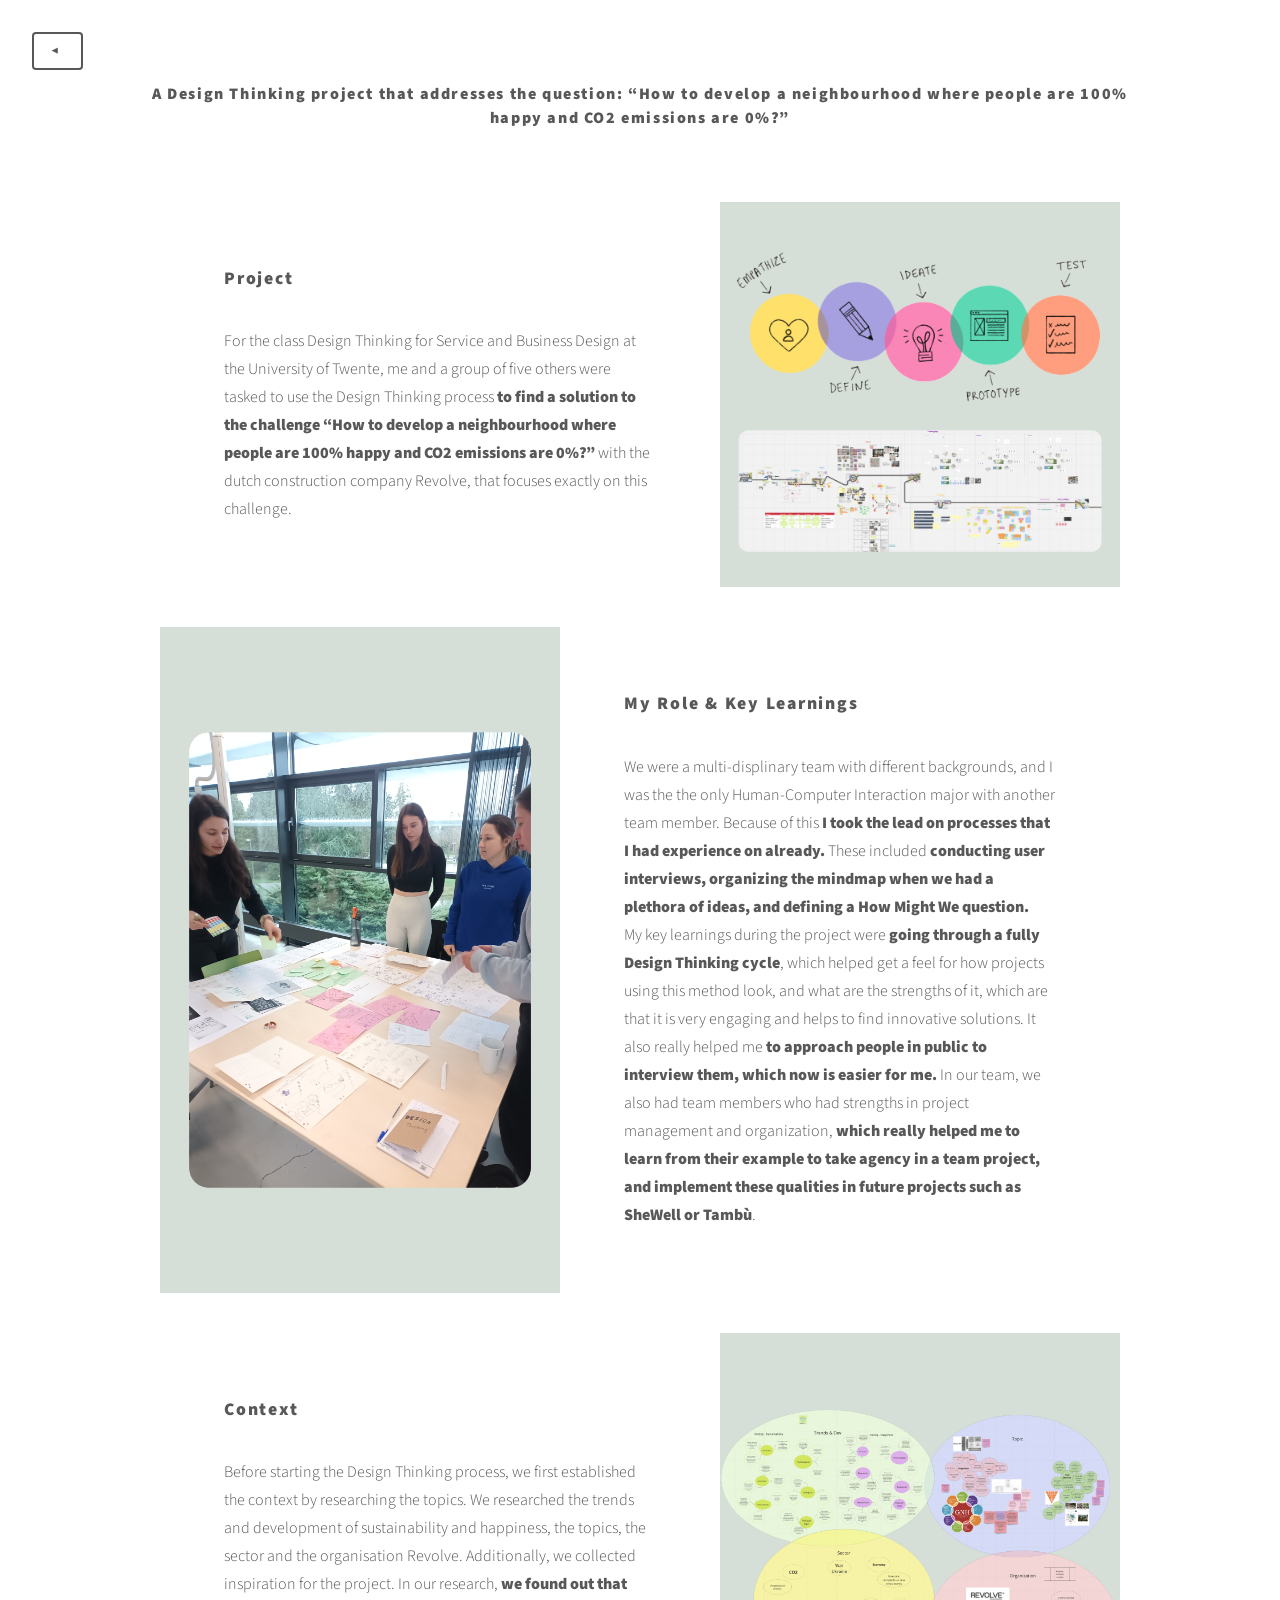
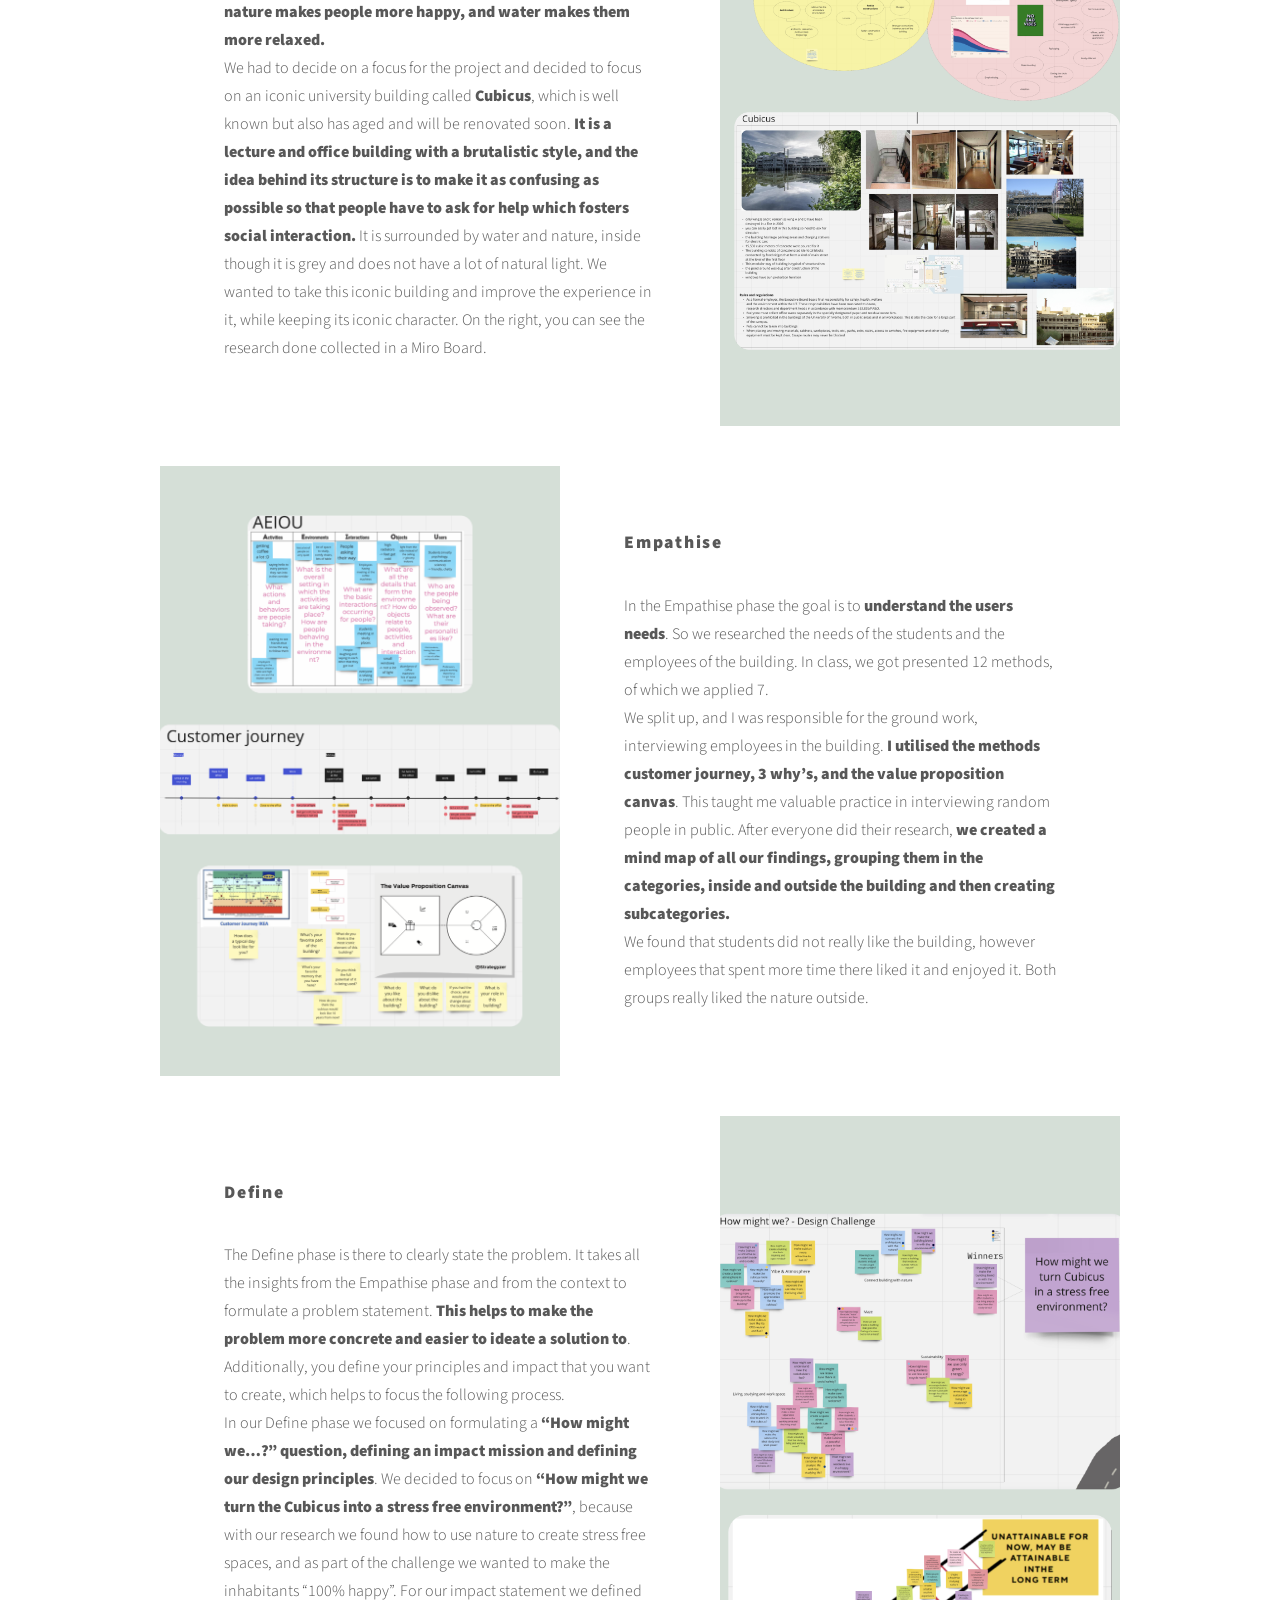
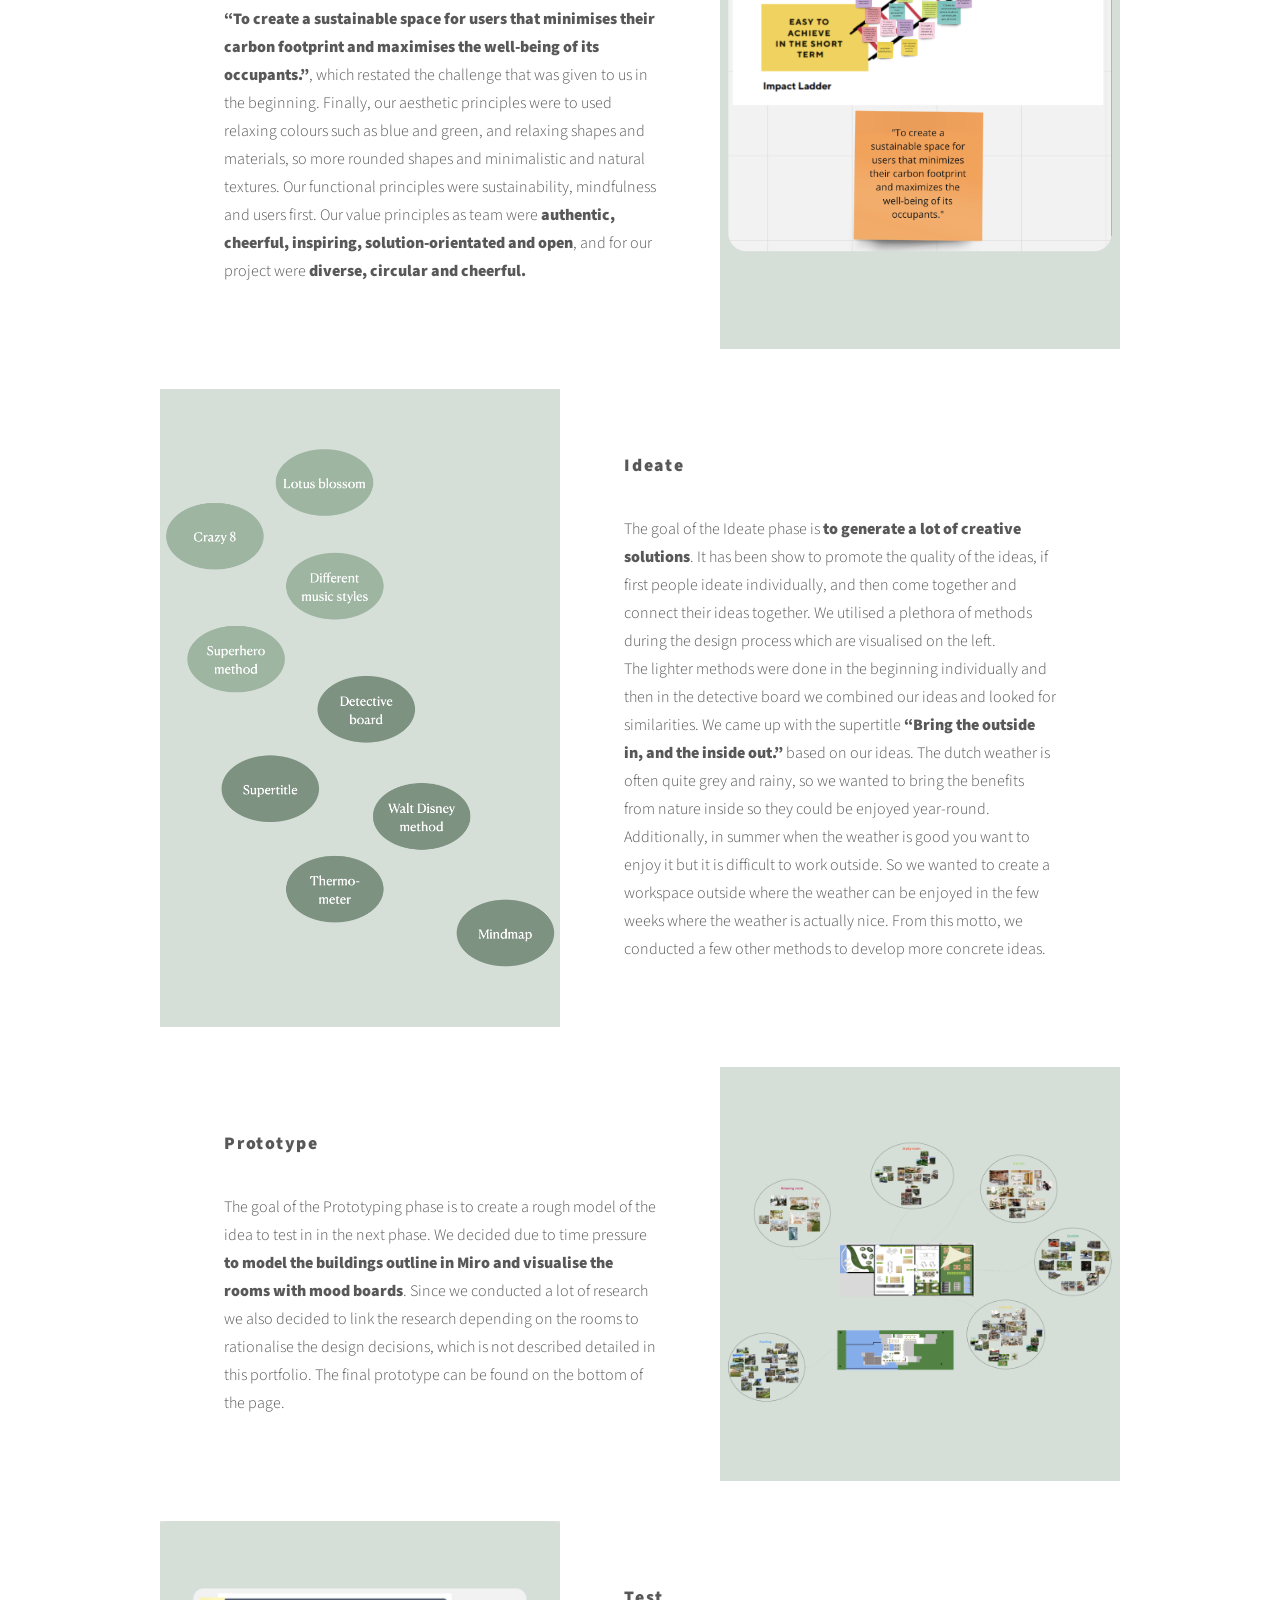
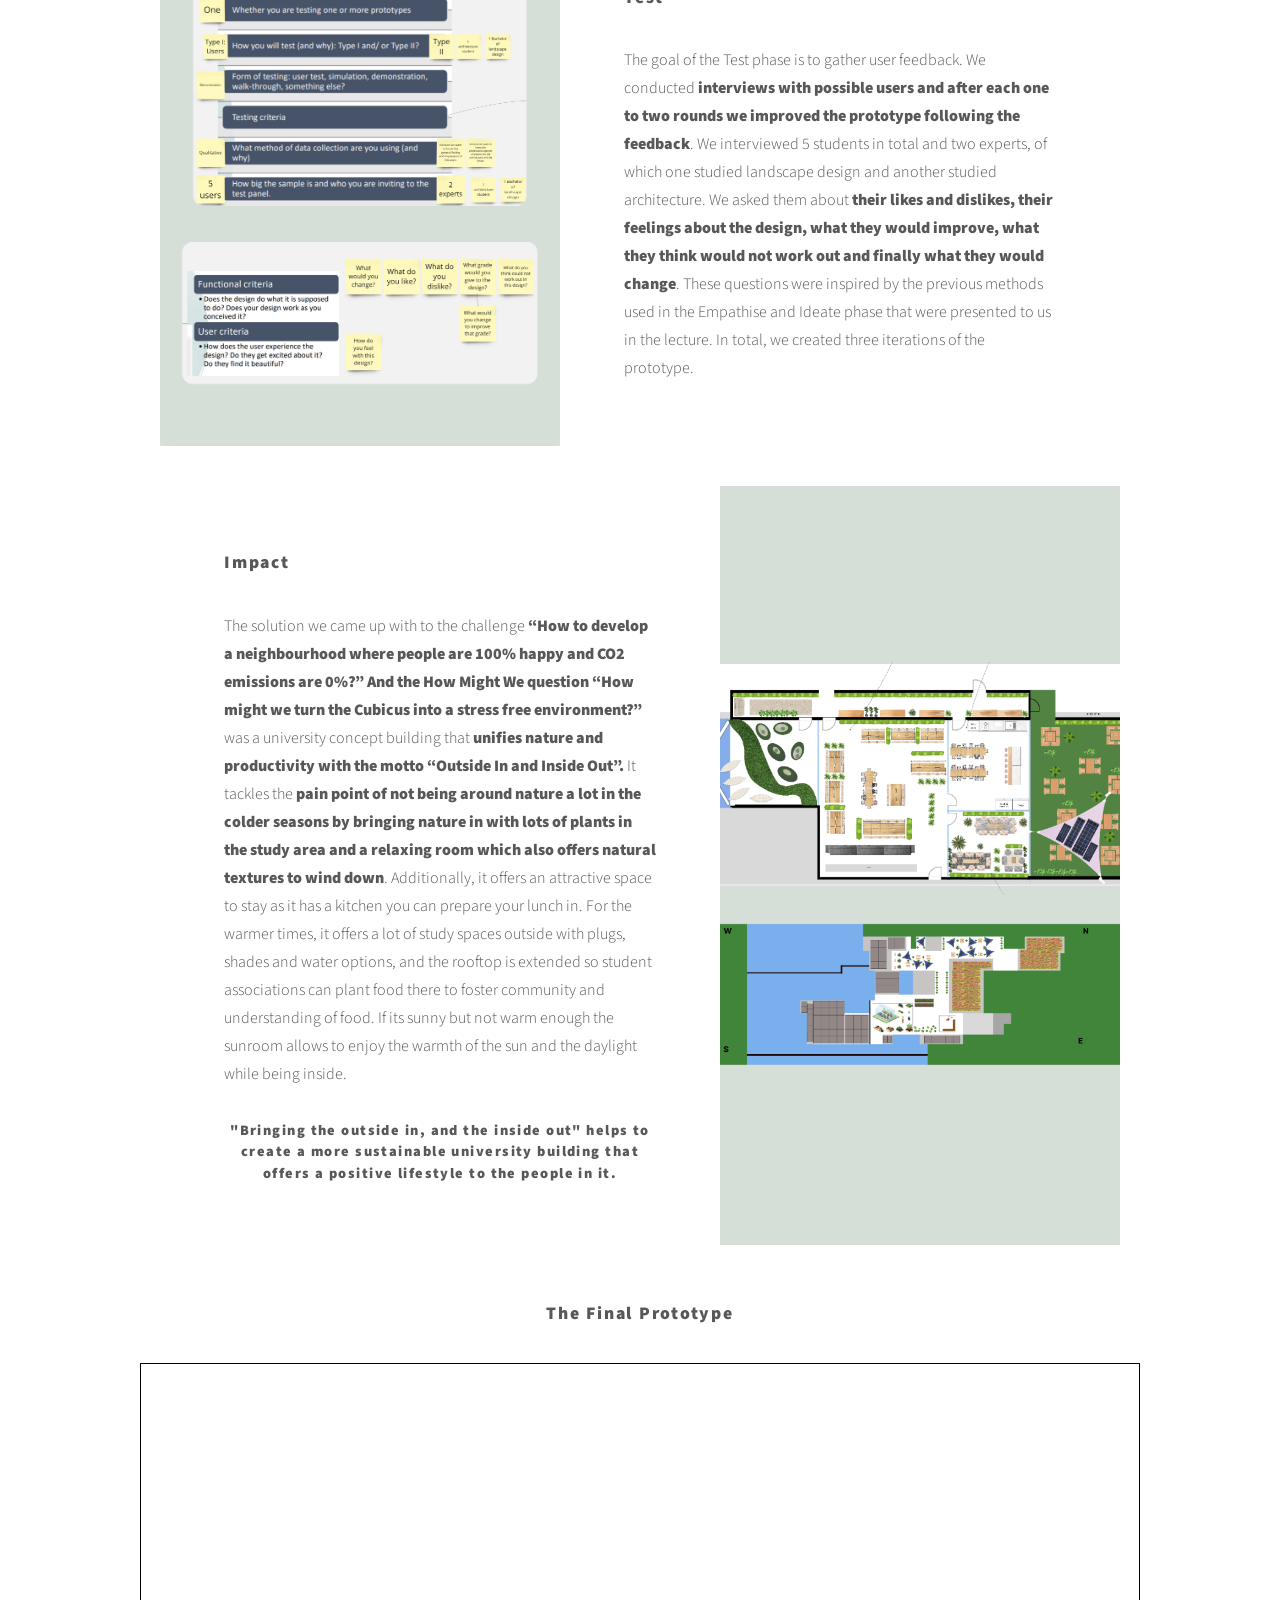
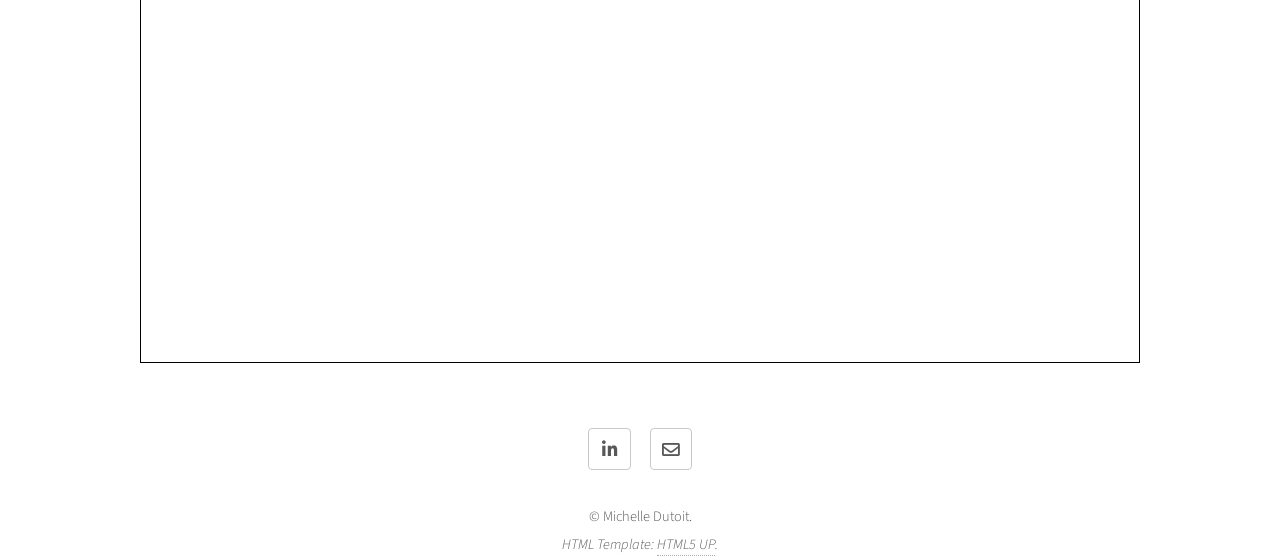
==== happygreen.html @ e5665d25 "Portfolio" ====
<!DOCTYPE HTML>
<!--
	Phantom by HTML5 UP
	html5up.net | @ajlkn
	Free for personal and commercial use under the CCA 3.0 license (html5up.net/license)
-->
<html>
	<head>
		<title>Happy & Green</title>
		<meta charset="utf-8" />
		<meta name="viewport" content="width=device-width, initial-scale=1, user-scalable=no" />
		<link rel="stylesheet" href="assets/css/page.css" />
		<noscript><link rel="stylesheet" href="assets/css/noscript_page	.css" /></noscript>
	</head>
	<body class="is-preload">
		<!-- Wrapper -->
			<div id="wrapper">

				<!-- Header -->
					<header id="header">
						<div class="inner">

							<!-- Nav -->
								<nav>
									<ul>
										<li><a href="index.html" class="button">◀︎</a></li>

									</ul>
								</nav> 

						</div>
					</header>


				<!-- Main -->
					<div id="main align-center">
						<div class="inner align-center">
							<span class="image main"><img src="images/pagebanner/happyandgreen.png" alt="" /></span>
							<h3>A Design Thinking project that addresses the question: “How to develop a neighbourhood where people are 100% happy and CO2 emissions are 0%?”</h3>
						</div>
					</div><section class="spotlight style1 orient-left content-align-left image-position-center onscroll-image-fade-in">
						<div class="content">
							<h2>Project</h2>
							<p>For the class Design Thinking for Service and Business Design at the University of Twente, me and a group of five others were tasked to use the Design Thinking process <b>to find a solution to the challenge “How to develop a neighbourhood where people are 100% happy and CO2 emissions are 0%?”</b> with the dutch construction company Revolve, that focuses exactly on this challenge.</p>					
						</div>
						<div class="image">
							<img src="images/happygreen/project.png" alt="" >
						</div>
					</section>

					<section class="spotlight style1 orient-right content-align-left image-position-center onscroll-image-fade-in">
						<div class="content">
							<h2>My Role & Key Learnings</h2>
							<p>We were a multi-displinary team with different backgrounds, and I was the the only Human-Computer Interaction major with another team member. Because of this <b>I took the lead on processes that I had experience on already.</b> These included <b>conducting user interviews, organizing the mindmap when we had a plethora of ideas, and defining a How Might We question.</b> 
								<br> My key learnings during the project were <b>going through a fully Design Thinking cycle</b>, which helped get a feel for how projects using this method look, and what are the strengths of it, which are that it is very engaging and helps to find innovative solutions. It also really helped me <b>to approach people in public to interview them, which now is easier for me.</b> In our team, we also had team members who had strengths in project management and organization, <b>which really helped me to learn from their example to take agency in a team project, and implement these qualities in future projects such as SheWell or Tambù</b>.
							</p>					
						</div>
						<div class="image">
							<img src="images/happygreen/role.png" alt="" >
						</div>
					</section>

					<section class="spotlight style1 orient-left content-align-left image-position-center onscroll-image-fade-in">
						<div class="content">
							<h2>Context</h2>
							<p>Before starting the Design Thinking process, we first established the context by researching the topics. We researched the trends and development of sustainability and happiness, the topics, the sector and the organisation Revolve. Additionally, we collected inspiration for the project. In our research, <b>we found out that nature makes people more happy, and water makes them more relaxed. </b>
							<br>We had to decide on a focus for the project and decided to focus on an iconic university building called <b>Cubicus</b>, which is well known but also has aged and will be renovated soon. <b>It is a lecture and office building with a brutalistic style, and the idea behind its structure is to make it as confusing as possible so that people have to ask for help which fosters social interaction.</b> It is surrounded by water and nature, inside though it is grey and does not have a lot of natural light. We wanted to take this iconic building and improve the experience in it, while keeping its iconic character.  On the right, you can see the research done collected in a Miro Board. </p>					
						</div>
						<div class="image">
							<img src="images/happygreen/context.png" alt="" >
						</div>
					</section>
					<section class="spotlight style1 orient-right content-align-left image-position-center onscroll-image-fade-in">
						<div class="content">
							<h2>Empathise</h2>
							<p>In the Empathise phase the goal is to <b>understand the users needs</b>. So we researched the needs of the students and the employees of the building. In class, we got presented 12 methods, of which we applied 7.
							<br>We split up, and I was responsible for the ground work, interviewing employees in the building. <b>I utilised the methods customer journey, 3 why’s, and the value proposition canvas</b>. This taught me valuable practice in interviewing random people in public. After everyone did their research, <b>we created a mind map of all our findings, grouping them in the categories, inside and outside the building and then creating subcategories.</b>
							<br>We found that students did not really like the building, however employees that spent more time there liked it and enjoyed it. Both groups really liked the nature outside.</p>					
						</div>
						<div class="image">
							<img src="images/happygreen/empathise.png" alt="">
						</div>
					</section>
					<section class="spotlight style1 orient-left content-align-left image-position-center onscroll-image-fade-in">
						<div class="content">
							<h2>Define</h2>
							<p>The Define phase is there to clearly state the problem. It takes all the insights from the Empathise phase and from the context to formulate a problem statement. <b>This helps to make the problem more concrete and easier to ideate a solution to</b>. Additionally, you define your principles and impact that you want to create, which helps to focus the following process.
							<br>In our Define phase we focused on formulating a <b>“How might we…?” question, defining an impact mission and defining our design principles</b>. We decided to focus on <b>“How might we turn the Cubicus into a stress free environment?”</b>, because with our research we found how to use nature to create stress free spaces, and as part of the challenge we wanted to make the inhabitants “100% happy”. For our impact statement we defined <b>“To create a sustainable space for users that minimises their carbon footprint and maximises the well-being of its occupants.”</b>, which restated the challenge that was given to us in the beginning. Finally, our aesthetic principles were to used relaxing colours such as blue and green, and relaxing shapes and materials, so more rounded shapes and minimalistic and natural textures. Our functional principles were sustainability, mindfulness and users first. Our value principles as team were <b>authentic, cheerful, inspiring, solution-orientated and open</b>, and for our project were <b>diverse, circular and cheerful.</b></p>					
						</div>
						<div class="image">
							<img src="images/happygreen/define.png" alt="">
						</div>
					</section>
					<section class="spotlight style1 orient-right content-align-left image-position-center onscroll-image-fade-in">
						<div class="content">
							<h2>Ideate</h2>
							<p>The goal of the Ideate phase is <b>to generate a lot of creative solutions</b>. It has been show to promote the quality of the ideas, if first people ideate individually, and then come together and connect their ideas together. We utilised a plethora of methods during the design process which are visualised on the left. 
							<br>The lighter methods were done in the beginning individually and then in the detective board we combined our ideas and looked for similarities. We came up with the supertitle <b>“Bring the outside in, and the inside out.”</b> based on our ideas. The dutch weather is often quite grey and rainy, so we wanted to bring the benefits from nature inside so they could be enjoyed year-round. Additionally, in summer when the weather is good you want to enjoy it but it is difficult to work outside. So we wanted to create a workspace outside where the weather can be enjoyed in the few weeks where the weather is actually nice. From this motto, we conducted a few other methods to develop more concrete ideas.</p>					
						</div>
						<div class="image">
							<img src="images/happygreen/ideate.png" alt="">
						</div>
					</section>
					<section class="spotlight style1 orient-left content-align-left image-position-center onscroll-image-fade-in">
						<div class="content">
							<h2>Prototype</h2>
							<p>The goal of the Prototyping phase is to create a rough model of the idea to test in in the next phase. We decided due to time pressure <b>to model the buildings outline in Miro and visualise the rooms with mood boards</b>. Since we conducted a lot of research we also decided to link the research depending on the rooms to rationalise the design decisions, which is not described detailed in this portfolio. The final prototype can be found on the bottom of the page.</p>					
						</div>
						<div class="image">
							<img src="images/happygreen/prototype.png" alt="">
						</div>
					</section>
					<section class="spotlight style1 orient-right content-align-left image-position-center onscroll-image-fade-in">
						<div class="content">
							<h2>Test</h2>
							<p>The goal of the Test phase is to gather user feedback. We conducted <b>interviews with possible users and after each one to two rounds we improved the prototype following the feedback</b>. We interviewed 5 students in total and two experts, of which one studied landscape design and another studied architecture. We asked them about <b>their likes and dislikes, their feelings about the design, what they would improve, what they think would not work out and finally what they would change</b>. These questions were inspired by the previous methods used in the Empathise and Ideate phase that were presented to us in the lecture. In total, we created three iterations of the prototype. </p>					
						</div>
						<div class="image">
							<img src="images/happygreen/testing.png" alt="">
						</div>
					</section>
					<section class="spotlight style1 orient-left content-align-left image-position-center onscroll-image-fade-in">
						<div class="content">
							<h2>Impact</h2>
							<p>The solution we came up with to the challenge <b>“How to develop a neighbourhood where people are 100% happy and CO2 emissions are 0%?” And the How Might We question “How might we turn the Cubicus into a stress free environment?”</b> was a university concept building that <b>unifies nature and productivity with the motto “Outside In and Inside Out”.</b> It tackles the <b>pain point of not being around nature a lot in the colder seasons by bringing nature in with lots of plants in the study area and a relaxing room which also offers natural textures to wind down</b>. Additionally, it offers an attractive space to stay as it has a kitchen you can prepare your lunch in. For the warmer times, it offers a lot of study spaces outside with plugs, shades and water options, and the rooftop is extended so student associations can plant food there to foster community and understanding of food. If its sunny but not warm enough the sunroom allows to enjoy the warmth of the sun and the daylight while being inside.</p>
							<h5>"Bringing the outside in, and the inside out" helps to create a more sustainable university building that offers a positive lifestyle to the people in it.</h5>					
						</div>
						<div class="image">
							<img src="images/happygreen/impact.png" alt="">
						</div>
					</section>
					<br>
					<br>
					<div id="main align-center">
						<div class="inner align-center">
							<h2>The Final Prototype</h3>
							<iframe width="1000" height="600" style="border: 1px solid rgb(0, 0, 0);" src="https://miro.com/app/live-embed/uXjVMXk2ygo=/?moveToViewport=-4526,-10695,12532,6403&embedId=120807007752" frameborder="0" scrolling="no" allow="fullscreen; clipboard-read; clipboard-write" allowfullscreen></iframe>
						</div>
					<br>
					<br>
					<!-- Footer -->
					<footer class="wrapper style1 align-center">
						<div class="inner">
							<ul class="icons">
								<li><a href="https://www.linkedin.com/in/michelle-dutoit/" class="icon brands style2 fa-linkedin-in"><span class="label">LinkedIn</span></a></li>
								<li><a href="mailto:michelle.dutoit.27@gmail.com" class="icon style2 fa-envelope"><span class="label">Email</span></a></li>
							</ul>
							<small>&copy; Michelle Dutoit. <br><i>HTML Template: <a href="https://html5up.net">HTML5 UP</a>.</i></small>
						</div>
					</footer>
			</div>

		<!-- Scripts -->
			<script src="assets/js/jquery.min.js"></script>
			<script src="assets/js/browser.min.js"></script>
			<script src="assets/js/breakpoints.min.js"></script>
			<script src="assets/js/util.js"></script>
			<script src="assets/js/main.js"></script>

	</body>
</html>
---- assets/css/page.css ----
@import url(fontawesome-all.min.css);
@import url("https://fonts.googleapis.com/css?family=Source+Sans+Pro:300,300i,400,400i");

/*
	Phantom by HTML5 UP
	html5up.net | @ajlkn
	Free for personal and commercial use under the CCA 3.0 license (html5up.net/license)
*/

html, body, div, span, applet, object,
iframe, h1, h2, h3, h4, h5, h6, p, blockquote,
pre, a, abbr, acronym, address, big, cite,
code, del, dfn, em, img, ins, kbd, q, s, samp,
small, strike, strong, sub, sup, tt, var, b,
u, i, center, dl, dt, dd, ol, ul, li, fieldset,
form, label, legend, table, caption, tbody,
tfoot, thead, tr, th, td, article, aside,
canvas, details, embed, figure, figcaption,
footer, header, hgroup, menu, nav, output, ruby,
section, summary, time, mark, audio {
	margin: 0;
	padding: 0;
	border: 0;
	font-size: 100%;
	font: inherit;
	vertical-align: baseline;}


video{
	margin: 0 0 1.5em 0;
}
article, aside, details, figcaption, figure,
footer, header, hgroup, menu, nav, section {
	display: block;}

body {
	line-height: 1;
}

ol, ul {
	list-style: none;
}

blockquote, q {
	quotes: none;
}

	blockquote:before, blockquote:after, q:before, q:after {
		content: '';
		content: none;
	}

table {
	border-collapse: collapse;
	border-spacing: 0;
}

body {
	-webkit-text-size-adjust: none;
}

mark {
	background-color: transparent;
	color: inherit;
}

input::-moz-focus-inner {
	border: 0;
	padding: 0;
}

input, select, textarea {
	-moz-appearance: none;
	-webkit-appearance: none;
	-ms-appearance: none;
	appearance: none;
}

/* Basic */

	@-ms-viewport {
		width: device-width;
	}

	body {
		-ms-overflow-style: scrollbar;
	}

	@media screen and (max-width: 480px) {

		html, body {
			min-width: 320px;
		}

	}

	html {
		box-sizing: border-box;
	}

	*, *:before, *:after {
		box-sizing: inherit;
	}

	body {
		background: #ffffff;
	}

		body.is-preload *, body.is-preload *:before, body.is-preload *:after {
			-moz-animation: none !important;
			-webkit-animation: none !important;
			-ms-animation: none !important;
			animation: none !important;
			-moz-transition: none !important;
			-webkit-transition: none !important;
			-ms-transition: none !important;
			transition: none !important;
		}

/* Type */

	body, input, select, textarea {
		color: #585858;
		font-family: "Source Sans Pro", Helvetica, sans-serif;
		font-size: 16pt;
		font-weight: 300;
		line-height: 1.75;
	}

		@media screen and (max-width: 1680px) {

			body, input, select, textarea {
				font-size: 14pt;
			}

		}

		@media screen and (max-width: 1280px) {

			body, input, select, textarea {
				font-size: 12pt;
			}

		}

	a {
		-moz-transition: border-bottom-color 0.2s ease, color 0.2s ease;
		-webkit-transition: border-bottom-color 0.2s ease, color 0.2s ease;
		-ms-transition: border-bottom-color 0.2s ease, color 0.2s ease;
		transition: border-bottom-color 0.2s ease, color 0.2s ease;
		text-decoration: none;
		color: #585858;
		border-bottom: dotted 1px rgba(88, 88, 88, 0.5);
	}

		a:hover {
			border-bottom-color: transparent;
			color: #f2849e !important;
		}

	strong, b {
		font-weight: 900;
	}

	em, i {
		font-style: italic;
	}

	small {
		font-size: 0.9rem;
	}

	p {
		margin: 0 0 2em 0;
	}

	h1 {
		font-size: 2.75em;
		font-weight: 700;
		line-height: 1.3;
		margin: 0 0 1em 0;
		letter-spacing: -0.035em;
	}

		h1 a {
			color: inherit;
		}

		@media screen and (max-width: 736px) {

			h1 {
				font-size: 2em;
				margin: 0 0 1em 0;
			}

		}

		@media screen and (max-width: 360px) {

			h1 {
				font-size: 1.75em;
			}

		}

	h2, h3, h4, h5, h6 {
		font-family: "Merriweather" Georgia, 'Times New Roman', Times, serif;
		font-weight: 900;
		line-height: 1.5;
		margin: 0 0 2em 0;
		letter-spacing: 0.10em;
	}

		h2 a, h3 a, h4 a, h5 a, h6 a {
			color: inherit;
		}

	h2 {
		font-size: 1.1em;
	}

	h3 {
		font-size: 1em;
	}

	h4 {
		font-size: 0.8em;
	}

	h5 {
		font-size: 0.9em;
		text-align: center;
	}

	h6 {
		font-size: 0.8em;
	}

	@media screen and (max-width: 980px) {

		h1 br, h2 br, h3 br, h4 br, h5 br, h6 br {
			display: none;
		}

	}

	@media screen and (max-width: 736px) {

		h2 {
			font-size: 1em;
		}

		h3 {
			font-size: 0.8em;
		}

	}

	sub {
		font-size: 0.8em;
		position: relative;
		top: 0.5em;
	}

	sup {
		font-size: 0.8em;
		position: relative;
		top: -0.5em;
	}

	blockquote {
		border-left: solid 4px #c9c9c9;
		font-style: italic;
		margin: 0 0 2em 0;
		padding: 0.5em 0 0.5em 2em;
	}

	code {
		background: rgba(144, 144, 144, 0.075);
		border-radius: 4px;
		border: solid 1px #c9c9c9;
		font-family: "Courier New", monospace;
		font-size: 0.9em;
		margin: 0 0.25em;
		padding: 0.25em 0.65em;
	}

	pre {
		-webkit-overflow-scrolling: touch;
		font-family: "Courier New", monospace;
		font-size: 0.9em;
		margin: 0 0 2em 0;
	}

		pre code {
			display: block;
			line-height: 1.75;
			padding: 1em 1.5em;
			overflow-x: auto;
		}

	hr {
		border: 0;
		border-bottom: solid 1px #c9c9c9;
		margin: 2em 0;
	}

		hr.major {
			margin: 3em 0;
		}

	.align-left {
		text-align: left;
	}

	.align-center {
		text-align: center;
	}

	.align-right {
		text-align: right;
	}

/* Row */

	.row {
		display: flex;
		flex-wrap: wrap;
		box-sizing: border-box;
		align-items: stretch;
	}

		.row > * {
			box-sizing: border-box;
		}

		.row.gtr-uniform > * > :last-child {
			margin-bottom: 0;
		}

		.row.aln-left {
			justify-content: flex-start;
		}

		.row.aln-center {
			justify-content: center;
		}

		.row.aln-right {
			justify-content: flex-end;
		}

		.row.aln-top {
			align-items: flex-start;
		}

		.row.aln-middle {
			align-items: center;
		}

		.row.aln-bottom {
			align-items: flex-end;
		}

		.row > .imp {
			order: -1;
		}

		.row > .col-1 {
			width: 8.33333%;
		}

		.row > .off-1 {
			margin-left: 8.33333%;
		}

		.row > .col-2 {
			width: 16.66667%;
		}

		.row > .off-2 {
			margin-left: 16.66667%;
		}

		.row > .col-3 {
			width: 25%;
		}

		.row > .off-3 {
			margin-left: 25%;
		}

		.row > .col-4 {
			width: 33.33333%;
		}

		.row > .off-4 {
			margin-left: 33.33333%;
		}

		.row > .col-5 {
			width: 41.66667%;
		}

		.row > .off-5 {
			margin-left: 41.66667%;
		}

		.row > .col-6 {
			width: 50%;
		}

		.row > .off-6 {
			margin-left: 50%;
		}

		.row > .col-7 {
			width: 58.33333%;
		}

		.row > .off-7 {
			margin-left: 58.33333%;
		}

		.row > .col-8 {
			width: 66.66667%;
		}

		.row > .off-8 {
			margin-left: 66.66667%;
		}

		.row > .col-9 {
			width: 75%;
		}

		.row > .off-9 {
			margin-left: 75%;
		}

		.row > .col-10 {
			width: 83.33333%;
		}

		.row > .off-10 {
			margin-left: 83.33333%;
		}

		.row > .col-11 {
			width: 91.66667%;
		}

		.row > .off-11 {
			margin-left: 91.66667%;
		}

		.row > .col-12 {
			width: 100%;
		}

		.row > .off-12 {
			margin-left: 100%;
		}

		.row.gtr-0 {
			margin-top: 0;
			margin-left: 0em;
		}

			.row.gtr-0 > * {
				padding: 0 0 0 0em;
			}

			.row.gtr-0.gtr-uniform {
				margin-top: 0em;
			}

				.row.gtr-0.gtr-uniform > * {
					padding-top: 0em;
				}

		.row.gtr-25 {
			margin-top: 0;
			margin-left: -0.5em;
		}

			.row.gtr-25 > * {
				padding: 0 0 0 0.5em;
			}

			.row.gtr-25.gtr-uniform {
				margin-top: -0.5em;
			}

				.row.gtr-25.gtr-uniform > * {
					padding-top: 0.5em;
				}

		.row.gtr-50 {
			margin-top: 0;
			margin-left: -1em;
		}

			.row.gtr-50 > * {
				padding: 0 0 0 1em;
			}

			.row.gtr-50.gtr-uniform {
				margin-top: -1em;
			}

				.row.gtr-50.gtr-uniform > * {
					padding-top: 1em;
				}

		.row {
			margin-top: 0;
			margin-left: -2em;
		}

			.row > * {
				padding: 0 0 0 2em;
			}

			.row.gtr-uniform {
				margin-top: -2em;
			}

				.row.gtr-uniform > * {
					padding-top: 2em;
				}

		.row.gtr-150 {
			margin-top: 0;
			margin-left: -3em;
		}

			.row.gtr-150 > * {
				padding: 0 0 0 3em;
			}

			.row.gtr-150.gtr-uniform {
				margin-top: -3em;
			}

				.row.gtr-150.gtr-uniform > * {
					padding-top: 3em;
				}

		.row.gtr-200 {
			margin-top: 0;
			margin-left: -4em;
		}

			.row.gtr-200 > * {
				padding: 0 0 0 4em;
			}

			.row.gtr-200.gtr-uniform {
				margin-top: -4em;
			}

				.row.gtr-200.gtr-uniform > * {
					padding-top: 4em;
				}

		@media screen and (max-width: 1680px) {

			.row {
				display: flex;
				flex-wrap: wrap;
				box-sizing: border-box;
				align-items: stretch;
			}

				.row > * {
					box-sizing: border-box;
				}

				.row.gtr-uniform > * > :last-child {
					margin-bottom: 0;
				}

				.row.aln-left {
					justify-content: flex-start;
				}

				.row.aln-center {
					justify-content: center;
				}

				.row.aln-right {
					justify-content: flex-end;
				}

				.row.aln-top {
					align-items: flex-start;
				}

				.row.aln-middle {
					align-items: center;
				}

				.row.aln-bottom {
					align-items: flex-end;
				}

				.row > .imp-xlarge {
					order: -1;
				}

				.row > .col-1-xlarge {
					width: 8.33333%;
				}

				.row > .off-1-xlarge {
					margin-left: 8.33333%;
				}

				.row > .col-2-xlarge {
					width: 16.66667%;
				}

				.row > .off-2-xlarge {
					margin-left: 16.66667%;
				}

				.row > .col-3-xlarge {
					width: 25%;
				}

				.row > .off-3-xlarge {
					margin-left: 25%;
				}

				.row > .col-4-xlarge {
					width: 33.33333%;
				}

				.row > .off-4-xlarge {
					margin-left: 33.33333%;
				}

				.row > .col-5-xlarge {
					width: 41.66667%;
				}

				.row > .off-5-xlarge {
					margin-left: 41.66667%;
				}

				.row > .col-6-xlarge {
					width: 50%;
				}

				.row > .off-6-xlarge {
					margin-left: 50%;
				}

				.row > .col-7-xlarge {
					width: 58.33333%;
				}

				.row > .off-7-xlarge {
					margin-left: 58.33333%;
				}

				.row > .col-8-xlarge {
					width: 66.66667%;
				}

				.row > .off-8-xlarge {
					margin-left: 66.66667%;
				}

				.row > .col-9-xlarge {
					width: 75%;
				}

				.row > .off-9-xlarge {
					margin-left: 75%;
				}

				.row > .col-10-xlarge {
					width: 83.33333%;
				}

				.row > .off-10-xlarge {
					margin-left: 83.33333%;
				}

				.row > .col-11-xlarge {
					width: 91.66667%;
				}

				.row > .off-11-xlarge {
					margin-left: 91.66667%;
				}

				.row > .col-12-xlarge {
					width: 100%;
				}

				.row > .off-12-xlarge {
					margin-left: 100%;
				}

				.row.gtr-0 {
					margin-top: 0;
					margin-left: 0em;
				}

					.row.gtr-0 > * {
						padding: 0 0 0 0em;
					}

					.row.gtr-0.gtr-uniform {
						margin-top: 0em;
					}

						.row.gtr-0.gtr-uniform > * {
							padding-top: 0em;
						}

				.row.gtr-25 {
					margin-top: 0;
					margin-left: -0.5em;
				}

					.row.gtr-25 > * {
						padding: 0 0 0 0.5em;
					}

					.row.gtr-25.gtr-uniform {
						margin-top: -0.5em;
					}

						.row.gtr-25.gtr-uniform > * {
							padding-top: 0.5em;
						}

				.row.gtr-50 {
					margin-top: 0;
					margin-left: -1em;
				}

					.row.gtr-50 > * {
						padding: 0 0 0 1em;
					}

					.row.gtr-50.gtr-uniform {
						margin-top: -1em;
					}

						.row.gtr-50.gtr-uniform > * {
							padding-top: 1em;
						}

				.row {
					margin-top: 0;
					margin-left: -2em;
				}

					.row > * {
						padding: 0 0 0 2em;
					}

					.row.gtr-uniform {
						margin-top: -2em;
					}

						.row.gtr-uniform > * {
							padding-top: 2em;
						}

				.row.gtr-150 {
					margin-top: 0;
					margin-left: -3em;
				}

					.row.gtr-150 > * {
						padding: 0 0 0 3em;
					}

					.row.gtr-150.gtr-uniform {
						margin-top: -3em;
					}

						.row.gtr-150.gtr-uniform > * {
							padding-top: 3em;
						}

				.row.gtr-200 {
					margin-top: 0;
					margin-left: -4em;
				}

					.row.gtr-200 > * {
						padding: 0 0 0 4em;
					}

					.row.gtr-200.gtr-uniform {
						margin-top: -4em;
					}

						.row.gtr-200.gtr-uniform > * {
							padding-top: 4em;
						}

		}

		@media screen and (max-width: 1280px) {

			.row {
				display: flex;
				flex-wrap: wrap;
				box-sizing: border-box;
				align-items: stretch;
			}

				.row > * {
					box-sizing: border-box;
				}

				.row.gtr-uniform > * > :last-child {
					margin-bottom: 0;
				}

				.row.aln-left {
					justify-content: flex-start;
				}

				.row.aln-center {
					justify-content: center;
				}

				.row.aln-right {
					justify-content: flex-end;
				}

				.row.aln-top {
					align-items: flex-start;
				}

				.row.aln-middle {
					align-items: center;
				}

				.row.aln-bottom {
					align-items: flex-end;
				}

				.row > .imp-large {
					order: -1;
				}

				.row > .col-1-large {
					width: 8.33333%;
				}

				.row > .off-1-large {
					margin-left: 8.33333%;
				}

				.row > .col-2-large {
					width: 16.66667%;
				}

				.row > .off-2-large {
					margin-left: 16.66667%;
				}

				.row > .col-3-large {
					width: 25%;
				}

				.row > .off-3-large {
					margin-left: 25%;
				}

				.row > .col-4-large {
					width: 33.33333%;
				}

				.row > .off-4-large {
					margin-left: 33.33333%;
				}

				.row > .col-5-large {
					width: 41.66667%;
				}

				.row > .off-5-large {
					margin-left: 41.66667%;
				}

				.row > .col-6-large {
					width: 50%;
				}

				.row > .off-6-large {
					margin-left: 50%;
				}

				.row > .col-7-large {
					width: 58.33333%;
				}

				.row > .off-7-large {
					margin-left: 58.33333%;
				}

				.row > .col-8-large {
					width: 66.66667%;
				}

				.row > .off-8-large {
					margin-left: 66.66667%;
				}

				.row > .col-9-large {
					width: 75%;
				}

				.row > .off-9-large {
					margin-left: 75%;
				}

				.row > .col-10-large {
					width: 83.33333%;
				}

				.row > .off-10-large {
					margin-left: 83.33333%;
				}

				.row > .col-11-large {
					width: 91.66667%;
				}

				.row > .off-11-large {
					margin-left: 91.66667%;
				}

				.row > .col-12-large {
					width: 100%;
				}

				.row > .off-12-large {
					margin-left: 100%;
				}

				.row.gtr-0 {
					margin-top: 0;
					margin-left: 0em;
				}

					.row.gtr-0 > * {
						padding: 0 0 0 0em;
					}

					.row.gtr-0.gtr-uniform {
						margin-top: 0em;
					}

						.row.gtr-0.gtr-uniform > * {
							padding-top: 0em;
						}

				.row.gtr-25 {
					margin-top: 0;
					margin-left: -0.5em;
				}

					.row.gtr-25 > * {
						padding: 0 0 0 0.5em;
					}

					.row.gtr-25.gtr-uniform {
						margin-top: -0.5em;
					}

						.row.gtr-25.gtr-uniform > * {
							padding-top: 0.5em;
						}

				.row.gtr-50 {
					margin-top: 0;
					margin-left: -1em;
				}

					.row.gtr-50 > * {
						padding: 0 0 0 1em;
					}

					.row.gtr-50.gtr-uniform {
						margin-top: -1em;
					}

						.row.gtr-50.gtr-uniform > * {
							padding-top: 1em;
						}

				.row {
					margin-top: 0;
					margin-left: -2em;
				}

					.row > * {
						padding: 0 0 0 2em;
					}

					.row.gtr-uniform {
						margin-top: -2em;
					}

						.row.gtr-uniform > * {
							padding-top: 2em;
						}

				.row.gtr-150 {
					margin-top: 0;
					margin-left: -3em;
				}

					.row.gtr-150 > * {
						padding: 0 0 0 3em;
					}

					.row.gtr-150.gtr-uniform {
						margin-top: -3em;
					}

						.row.gtr-150.gtr-uniform > * {
							padding-top: 3em;
						}

				.row.gtr-200 {
					margin-top: 0;
					margin-left: -4em;
				}

					.row.gtr-200 > * {
						padding: 0 0 0 4em;
					}

					.row.gtr-200.gtr-uniform {
						margin-top: -4em;
					}

						.row.gtr-200.gtr-uniform > * {
							padding-top: 4em;
						}

		}

		@media screen and (max-width: 980px) {

			.row {
				display: flex;
				flex-wrap: wrap;
				box-sizing: border-box;
				align-items: stretch;
			}

				.row > * {
					box-sizing: border-box;
				}

				.row.gtr-uniform > * > :last-child {
					margin-bottom: 0;
				}

				.row.aln-left {
					justify-content: flex-start;
				}

				.row.aln-center {
					justify-content: center;
				}

				.row.aln-right {
					justify-content: flex-end;
				}

				.row.aln-top {
					align-items: flex-start;
				}

				.row.aln-middle {
					align-items: center;
				}

				.row.aln-bottom {
					align-items: flex-end;
				}

				.row > .imp-medium {
					order: -1;
				}

				.row > .col-1-medium {
					width: 8.33333%;
				}

				.row > .off-1-medium {
					margin-left: 8.33333%;
				}

				.row > .col-2-medium {
					width: 16.66667%;
				}

				.row > .off-2-medium {
					margin-left: 16.66667%;
				}

				.row > .col-3-medium {
					width: 25%;
				}

				.row > .off-3-medium {
					margin-left: 25%;
				}

				.row > .col-4-medium {
					width: 33.33333%;
				}

				.row > .off-4-medium {
					margin-left: 33.33333%;
				}

				.row > .col-5-medium {
					width: 41.66667%;
				}

				.row > .off-5-medium {
					margin-left: 41.66667%;
				}

				.row > .col-6-medium {
					width: 50%;
				}

				.row > .off-6-medium {
					margin-left: 50%;
				}

				.row > .col-7-medium {
					width: 58.33333%;
				}

				.row > .off-7-medium {
					margin-left: 58.33333%;
				}

				.row > .col-8-medium {
					width: 66.66667%;
				}

				.row > .off-8-medium {
					margin-left: 66.66667%;
				}

				.row > .col-9-medium {
					width: 75%;
				}

				.row > .off-9-medium {
					margin-left: 75%;
				}

				.row > .col-10-medium {
					width: 83.33333%;
				}

				.row > .off-10-medium {
					margin-left: 83.33333%;
				}

				.row > .col-11-medium {
					width: 91.66667%;
				}

				.row > .off-11-medium {
					margin-left: 91.66667%;
				}

				.row > .col-12-medium {
					width: 100%;
				}

				.row > .off-12-medium {
					margin-left: 100%;
				}

				.row.gtr-0 {
					margin-top: 0;
					margin-left: 0em;
				}

					.row.gtr-0 > * {
						padding: 0 0 0 0em;
					}

					.row.gtr-0.gtr-uniform {
						margin-top: 0em;
					}

						.row.gtr-0.gtr-uniform > * {
							padding-top: 0em;
						}

				.row.gtr-25 {
					margin-top: 0;
					margin-left: -0.375em;
				}

					.row.gtr-25 > * {
						padding: 0 0 0 0.375em;
					}

					.row.gtr-25.gtr-uniform {
						margin-top: -0.375em;
					}

						.row.gtr-25.gtr-uniform > * {
							padding-top: 0.375em;
						}

				.row.gtr-50 {
					margin-top: 0;
					margin-left: -0.75em;
				}

					.row.gtr-50 > * {
						padding: 0 0 0 0.75em;
					}

					.row.gtr-50.gtr-uniform {
						margin-top: -0.75em;
					}

						.row.gtr-50.gtr-uniform > * {
							padding-top: 0.75em;
						}

				.row {
					margin-top: 0;
					margin-left: -1.5em;
				}

					.row > * {
						padding: 0 0 0 1.5em;
					}

					.row.gtr-uniform {
						margin-top: -1.5em;
					}

						.row.gtr-uniform > * {
							padding-top: 1.5em;
						}

				.row.gtr-150 {
					margin-top: 0;
					margin-left: -2.25em;
				}

					.row.gtr-150 > * {
						padding: 0 0 0 2.25em;
					}

					.row.gtr-150.gtr-uniform {
						margin-top: -2.25em;
					}

						.row.gtr-150.gtr-uniform > * {
							padding-top: 2.25em;
						}

				.row.gtr-200 {
					margin-top: 0;
					margin-left: -3em;
				}

					.row.gtr-200 > * {
						padding: 0 0 0 3em;
					}

					.row.gtr-200.gtr-uniform {
						margin-top: -3em;
					}

						.row.gtr-200.gtr-uniform > * {
							padding-top: 3em;
						}

		}

		@media screen and (max-width: 736px) {

			.row {
				display: flex;
				flex-wrap: wrap;
				box-sizing: border-box;
				align-items: stretch;
			}

				.row > * {
					box-sizing: border-box;
				}

				.row.gtr-uniform > * > :last-child {
					margin-bottom: 0;
				}

				.row.aln-left {
					justify-content: flex-start;
				}

				.row.aln-center {
					justify-content: center;
				}

				.row.aln-right {
					justify-content: flex-end;
				}

				.row.aln-top {
					align-items: flex-start;
				}

				.row.aln-middle {
					align-items: center;
				}

				.row.aln-bottom {
					align-items: flex-end;
				}

				.row > .imp-small {
					order: -1;
				}

				.row > .col-1-small {
					width: 8.33333%;
				}

				.row > .off-1-small {
					margin-left: 8.33333%;
				}

				.row > .col-2-small {
					width: 16.66667%;
				}

				.row > .off-2-small {
					margin-left: 16.66667%;
				}

				.row > .col-3-small {
					width: 25%;
				}

				.row > .off-3-small {
					margin-left: 25%;
				}

				.row > .col-4-small {
					width: 33.33333%;
				}

				.row > .off-4-small {
					margin-left: 33.33333%;
				}

				.row > .col-5-small {
					width: 41.66667%;
				}

				.row > .off-5-small {
					margin-left: 41.66667%;
				}

				.row > .col-6-small {
					width: 50%;
				}

				.row > .off-6-small {
					margin-left: 50%;
				}

				.row > .col-7-small {
					width: 58.33333%;
				}

				.row > .off-7-small {
					margin-left: 58.33333%;
				}

				.row > .col-8-small {
					width: 66.66667%;
				}

				.row > .off-8-small {
					margin-left: 66.66667%;
				}

				.row > .col-9-small {
					width: 75%;
				}

				.row > .off-9-small {
					margin-left: 75%;
				}

				.row > .col-10-small {
					width: 83.33333%;
				}

				.row > .off-10-small {
					margin-left: 83.33333%;
				}

				.row > .col-11-small {
					width: 91.66667%;
				}

				.row > .off-11-small {
					margin-left: 91.66667%;
				}

				.row > .col-12-small {
					width: 100%;
				}

				.row > .off-12-small {
					margin-left: 100%;
				}

				.row.gtr-0 {
					margin-top: 0;
					margin-left: 0em;
				}

					.row.gtr-0 > * {
						padding: 0 0 0 0em;
					}

					.row.gtr-0.gtr-uniform {
						margin-top: 0em;
					}

						.row.gtr-0.gtr-uniform > * {
							padding-top: 0em;
						}

				.row.gtr-25 {
					margin-top: 0;
					margin-left: -0.25em;
				}

					.row.gtr-25 > * {
						padding: 0 0 0 0.25em;
					}

					.row.gtr-25.gtr-uniform {
						margin-top: -0.25em;
					}

						.row.gtr-25.gtr-uniform > * {
							padding-top: 0.25em;
						}

				.row.gtr-50 {
					margin-top: 0;
					margin-left: -0.5em;
				}

					.row.gtr-50 > * {
						padding: 0 0 0 0.5em;
					}

					.row.gtr-50.gtr-uniform {
						margin-top: -0.5em;
					}

						.row.gtr-50.gtr-uniform > * {
							padding-top: 0.5em;
						}

				.row {
					margin-top: 0;
					margin-left: -1em;
				}

					.row > * {
						padding: 0 0 0 1em;
					}

					.row.gtr-uniform {
						margin-top: -1em;
					}

						.row.gtr-uniform > * {
							padding-top: 1em;
						}

				.row.gtr-150 {
					margin-top: 0;
					margin-left: -1.5em;
				}

					.row.gtr-150 > * {
						padding: 0 0 0 1.5em;
					}

					.row.gtr-150.gtr-uniform {
						margin-top: -1.5em;
					}

						.row.gtr-150.gtr-uniform > * {
							padding-top: 1.5em;
						}

				.row.gtr-200 {
					margin-top: 0;
					margin-left: -2em;
				}

					.row.gtr-200 > * {
						padding: 0 0 0 2em;
					}

					.row.gtr-200.gtr-uniform {
						margin-top: -2em;
					}

						.row.gtr-200.gtr-uniform > * {
							padding-top: 2em;
						}

		}

		@media screen and (max-width: 480px) {

			.row {
				display: flex;
				flex-wrap: wrap;
				box-sizing: border-box;
				align-items: stretch;
			}

				.row > * {
					box-sizing: border-box;
				}

				.row.gtr-uniform > * > :last-child {
					margin-bottom: 0;
				}

				.row.aln-left {
					justify-content: flex-start;
				}

				.row.aln-center {
					justify-content: center;
				}

				.row.aln-right {
					justify-content: flex-end;
				}

				.row.aln-top {
					align-items: flex-start;
				}

				.row.aln-middle {
					align-items: center;
				}

				.row.aln-bottom {
					align-items: flex-end;
				}

				.row > .imp-xsmall {
					order: -1;
				}

				.row > .col-1-xsmall {
					width: 8.33333%;
				}

				.row > .off-1-xsmall {
					margin-left: 8.33333%;
				}

				.row > .col-2-xsmall {
					width: 16.66667%;
				}

				.row > .off-2-xsmall {
					margin-left: 16.66667%;
				}

				.row > .col-3-xsmall {
					width: 25%;
				}

				.row > .off-3-xsmall {
					margin-left: 25%;
				}

				.row > .col-4-xsmall {
					width: 33.33333%;
				}

				.row > .off-4-xsmall {
					margin-left: 33.33333%;
				}

				.row > .col-5-xsmall {
					width: 41.66667%;
				}

				.row > .off-5-xsmall {
					margin-left: 41.66667%;
				}

				.row > .col-6-xsmall {
					width: 50%;
				}

				.row > .off-6-xsmall {
					margin-left: 50%;
				}

				.row > .col-7-xsmall {
					width: 58.33333%;
				}

				.row > .off-7-xsmall {
					margin-left: 58.33333%;
				}

				.row > .col-8-xsmall {
					width: 66.66667%;
				}

				.row > .off-8-xsmall {
					margin-left: 66.66667%;
				}

				.row > .col-9-xsmall {
					width: 75%;
				}

				.row > .off-9-xsmall {
					margin-left: 75%;
				}

				.row > .col-10-xsmall {
					width: 83.33333%;
				}

				.row > .off-10-xsmall {
					margin-left: 83.33333%;
				}

				.row > .col-11-xsmall {
					width: 91.66667%;
				}

				.row > .off-11-xsmall {
					margin-left: 91.66667%;
				}

				.row > .col-12-xsmall {
					width: 100%;
				}

				.row > .off-12-xsmall {
					margin-left: 100%;
				}

				.row.gtr-0 {
					margin-top: 0;
					margin-left: 0em;
				}

					.row.gtr-0 > * {
						padding: 0 0 0 0em;
					}

					.row.gtr-0.gtr-uniform {
						margin-top: 0em;
					}

						.row.gtr-0.gtr-uniform > * {
							padding-top: 0em;
						}

				.row.gtr-25 {
					margin-top: 0;
					margin-left: -0.25em;
				}

					.row.gtr-25 > * {
						padding: 0 0 0 0.25em;
					}

					.row.gtr-25.gtr-uniform {
						margin-top: -0.25em;
					}

						.row.gtr-25.gtr-uniform > * {
							padding-top: 0.25em;
						}

				.row.gtr-50 {
					margin-top: 0;
					margin-left: -0.5em;
				}

					.row.gtr-50 > * {
						padding: 0 0 0 0.5em;
					}

					.row.gtr-50.gtr-uniform {
						margin-top: -0.5em;
					}

						.row.gtr-50.gtr-uniform > * {
							padding-top: 0.5em;
						}

				.row {
					margin-top: 0;
					margin-left: -1em;
				}

					.row > * {
						padding: 0 0 0 1em;
					}

					.row.gtr-uniform {
						margin-top: -1em;
					}

						.row.gtr-uniform > * {
							padding-top: 1em;
						}

				.row.gtr-150 {
					margin-top: 0;
					margin-left: -1.5em;
				}

					.row.gtr-150 > * {
						padding: 0 0 0 1.5em;
					}

					.row.gtr-150.gtr-uniform {
						margin-top: -1.5em;
					}

						.row.gtr-150.gtr-uniform > * {
							padding-top: 1.5em;
						}

				.row.gtr-200 {
					margin-top: 0;
					margin-left: -2em;
				}

					.row.gtr-200 > * {
						padding: 0 0 0 2em;
					}

					.row.gtr-200.gtr-uniform {
						margin-top: -2em;
					}

						.row.gtr-200.gtr-uniform > * {
							padding-top: 2em;
						}

		}

/* Section/Article */

	section.special, article.special {
		text-align: center;
	}

	header p {
		margin-top: -0em;
	}

	@media screen and (max-width: 736px) {

		header p {
			margin-top: 0;
		}

	}

/* Icon */

	.icon {
		text-decoration: none;
		border-bottom: none;
		position: relative;
	}

		.icon:before {
			-moz-osx-font-smoothing: grayscale;
			-webkit-font-smoothing: antialiased;
			display: inline-block;
			font-style: normal;
			font-variant: normal;
			text-rendering: auto;
			line-height: 1;
			text-transform: none !important;
			font-family: 'Font Awesome 5 Free';
			font-weight: 400;
		}

		.icon > .label {
			display: none;
		}

		.icon:before {
			line-height: inherit;
		}

		.icon.solid:before {
			font-weight: 900;
		}

		.icon.brands:before {
			font-family: 'Font Awesome 5 Brands';
		}

		.icon.style2 {
			-moz-transition: background-color 0.2s ease-in-out, color 0.2s ease-in-out, border-color 0.2s ease-in-out;
			-webkit-transition: background-color 0.2s ease-in-out, color 0.2s ease-in-out, border-color 0.2s ease-in-out;
			-ms-transition: background-color 0.2s ease-in-out, color 0.2s ease-in-out, border-color 0.2s ease-in-out;
			transition: background-color 0.2s ease-in-out, color 0.2s ease-in-out, border-color 0.2s ease-in-out;
			background-color: transparent;
			border: solid 1px #c9c9c9;
			border-radius: 4px;
			width: 2.65em;
			height: 2.65em;
			display: inline-block;
			text-align: center;
			line-height: 2.65em;
			color: inherit;
		}

			.icon.style2:before {
				font-size: 1.1em;
			}

			.icon.style2:hover {
				color: #f2849e;
				border-color: #f2849e;
			}

			.icon.style2:active {
				background-color: rgba(242, 132, 158, 0.1);
			}

/* List */

	ol {
		list-style: decimal;
		margin: 0 0 2em 0;
		padding-left: 1.25em;
	}

		ol li {
			padding-left: 0.25em;
		}

	ul {
		list-style: disc;
		margin: 0 0 2em 0;
		padding-left: 1em;
	}

		ul li {
			padding-left: 0.5em;
		}

		ul.alt {
			list-style: none;
			padding-left: 0;
		}

			ul.alt li {
				border-top: solid 1px #c9c9c9;
				padding: 0.5em 0;
			}

				ul.alt li:first-child {
					border-top: 0;
					padding-top: 0;
				}

	dl {
		margin: 0 0 2em 0;
	}

		dl dt {
			display: block;
			font-weight: 900;
			margin: 0 0 1em 0;
		}

		dl dd {
			margin-left: 2em;
		}

/* Actions */

	ul.actions {
		display: -moz-flex;
		display: -webkit-flex;
		display: -ms-flex;
		display: flex;
		cursor: default;
		list-style: none;
		margin-left: -1em;
		padding-left: 0;
	}

		ul.actions li {
			padding: 0 0 0 1em;
			vertical-align: middle;
		}

		ul.actions.special {
			-moz-justify-content: center;
			-webkit-justify-content: center;
			-ms-justify-content: center;
			justify-content: center;
			width: 100%;
			margin-left: 0;
		}

			ul.actions.special li:first-child {
				padding-left: 0;
			}

		ul.actions.stacked {
			-moz-flex-direction: column;
			-webkit-flex-direction: column;
			-ms-flex-direction: column;
			flex-direction: column;
			margin-left: 0;
		}

			ul.actions.stacked li {
				padding: 1.3em 0 0 0;
			}

				ul.actions.stacked li:first-child {
					padding-top: 0;
				}

		ul.actions.fit {
			width: calc(100% + 1em);
		}

			ul.actions.fit li {
				-moz-flex-grow: 1;
				-webkit-flex-grow: 1;
				-ms-flex-grow: 1;
				flex-grow: 1;
				-moz-flex-shrink: 1;
				-webkit-flex-shrink: 1;
				-ms-flex-shrink: 1;
				flex-shrink: 1;
				width: 100%;
			}

				ul.actions.fit li > * {
					width: 100%;
				}

			ul.actions.fit.stacked {
				width: 100%;
			}

		@media screen and (max-width: 480px) {

			ul.actions:not(.fixed) {
				-moz-flex-direction: column;
				-webkit-flex-direction: column;
				-ms-flex-direction: column;
				flex-direction: column;
				margin-left: 0;
				width: 100% !important;
			}

				ul.actions:not(.fixed) li {
					-moz-flex-grow: 1;
					-webkit-flex-grow: 1;
					-ms-flex-grow: 1;
					flex-grow: 1;
					-moz-flex-shrink: 1;
					-webkit-flex-shrink: 1;
					-ms-flex-shrink: 1;
					flex-shrink: 1;
					padding: 1em 0 0 0;
					text-align: center;
					width: 100%;
				}

					ul.actions:not(.fixed) li > * {
						width: 100%;
					}

					ul.actions:not(.fixed) li:first-child {
						padding-top: 0;
					}

					ul.actions:not(.fixed) li input[type="submit"],
					ul.actions:not(.fixed) li input[type="reset"],
					ul.actions:not(.fixed) li input[type="button"],
					ul.actions:not(.fixed) li button,
					ul.actions:not(.fixed) li .button {
						width: 100%;
					}

						ul.actions:not(.fixed) li input[type="submit"].icon:before,
						ul.actions:not(.fixed) li input[type="reset"].icon:before,
						ul.actions:not(.fixed) li input[type="button"].icon:before,
						ul.actions:not(.fixed) li button.icon:before,
						ul.actions:not(.fixed) li .button.icon:before {
							margin-left: -0.5rem;
						}

		}

/* Icons */

	ul.icons {
		cursor: default;
		list-style: none;
		padding-left: 0;
		margin: -1em 0 2em -1em;
	}

		ul.icons li {
			display: inline-block;
			padding: 1em 0 0 1em;
		}

/* Form */

	form {
		margin: 0 0 2em 0;
		overflow-x: hidden;
	}

		form > :last-child {
			margin-bottom: 0;
		}

		form > .fields {
			display: -moz-flex;
			display: -webkit-flex;
			display: -ms-flex;
			display: flex;
			-moz-flex-wrap: wrap;
			-webkit-flex-wrap: wrap;
			-ms-flex-wrap: wrap;
			flex-wrap: wrap;
			width: calc(100% + 3em);
			margin: -1.5em 0 2em -1.5em;
		}

			form > .fields > .field {
				-moz-flex-grow: 0;
				-webkit-flex-grow: 0;
				-ms-flex-grow: 0;
				flex-grow: 0;
				-moz-flex-shrink: 0;
				-webkit-flex-shrink: 0;
				-ms-flex-shrink: 0;
				flex-shrink: 0;
				padding: 1.5em 0 0 1.5em;
				width: calc(100% - 1.5em);
			}

				form > .fields > .field.half {
					width: calc(50% - 0.75em);
				}

				form > .fields > .field.third {
					width: calc(100%/3 - 0.5em);
				}

				form > .fields > .field.quarter {
					width: calc(25% - 0.375em);
				}

		@media screen and (max-width: 480px) {

			form > .fields {
				width: calc(100% + 3em);
				margin: -1.5em 0 2em -1.5em;
			}

				form > .fields > .field {
					padding: 1.5em 0 0 1.5em;
					width: calc(100% - 1.5em);
				}

					form > .fields > .field.half {
						width: calc(100% - 1.5em);
					}

					form > .fields > .field.third {
						width: calc(100% - 1.5em);
					}

					form > .fields > .field.quarter {
						width: calc(100% - 1.5em);
					}

		}

	label {
		display: block;
		font-size: 0.9em;
		font-weight: 900;
		margin: 0 0 1em 0;
	}

	input[type="text"],
	input[type="password"],
	input[type="email"],
	input[type="tel"],
	select,
	textarea {
		-moz-appearance: none;
		-webkit-appearance: none;
		-ms-appearance: none;
		appearance: none;
		background-color: transparent;
		border: none;
		border-radius: 0;
		border-bottom: solid 1px #c9c9c9;
		color: inherit;
		display: block;
		outline: 0;
		padding: 0;
		text-decoration: none;
		width: 100%;
	}

		input[type="text"]:invalid,
		input[type="password"]:invalid,
		input[type="email"]:invalid,
		input[type="tel"]:invalid,
		select:invalid,
		textarea:invalid {
			box-shadow: none;
		}

		input[type="text"]:focus,
		input[type="password"]:focus,
		input[type="email"]:focus,
		input[type="tel"]:focus,
		select:focus,
		textarea:focus {
			border-bottom-color: #f2849e;
			box-shadow: inset 0 -1px 0 0 #f2849e;
		}

	select {
		background-image: url("data:image/svg+xml;charset=utf8,%3Csvg xmlns='http://www.w3.org/2000/svg' width='40' height='40' preserveAspectRatio='none' viewBox='0 0 40 40'%3E%3Cpath d='M9.4,12.3l10.4,10.4l10.4-10.4c0.2-0.2,0.5-0.4,0.9-0.4c0.3,0,0.6,0.1,0.9,0.4l3.3,3.3c0.2,0.2,0.4,0.5,0.4,0.9 c0,0.4-0.1,0.6-0.4,0.9L20.7,31.9c-0.2,0.2-0.5,0.4-0.9,0.4c-0.3,0-0.6-0.1-0.9-0.4L4.3,17.3c-0.2-0.2-0.4-0.5-0.4-0.9 c0-0.4,0.1-0.6,0.4-0.9l3.3-3.3c0.2-0.2,0.5-0.4,0.9-0.4S9.1,12.1,9.4,12.3z' fill='%23c9c9c9' /%3E%3C/svg%3E");
		background-size: 1.25rem;
		background-repeat: no-repeat;
		background-position: calc(100% - 1rem) center;
		height: 3em;
		padding-right: 3em;
		text-overflow: ellipsis;
	}

		select option {
			background: #ffffff;
		}

		select:focus::-ms-value {
			background-color: transparent;
		}

		select::-ms-expand {
			display: none;
		}

	input[type="text"],
	input[type="password"],
	input[type="email"],
	select {
		height: 3em;
	}

	textarea {
		padding: 0;
		min-height: 3.75em;
	}

	input[type="checkbox"],
	input[type="radio"] {
		-moz-appearance: none;
		-webkit-appearance: none;
		-ms-appearance: none;
		appearance: none;
		display: block;
		float: left;
		margin-right: -2em;
		opacity: 0;
		width: 1em;
		z-index: -1;
	}

		input[type="checkbox"] + label,
		input[type="radio"] + label {
			text-decoration: none;
			color: #585858;
			cursor: pointer;
			display: inline-block;
			font-size: 1em;
			font-weight: 300;
			padding-left: 2.55em;
			padding-right: 0.75em;
			position: relative;
		}

			input[type="checkbox"] + label:before,
			input[type="radio"] + label:before {
				-moz-osx-font-smoothing: grayscale;
				-webkit-font-smoothing: antialiased;
				display: inline-block;
				font-style: normal;
				font-variant: normal;
				text-rendering: auto;
				line-height: 1;
				text-transform: none !important;
				font-family: 'Font Awesome 5 Free';
				font-weight: 900;
			}

			input[type="checkbox"] + label:before,
			input[type="radio"] + label:before {
				border-radius: 4px;
				border: solid 1px #c9c9c9;
				content: '';
				display: inline-block;
				font-size: 0.8em;
				height: 2.25em;
				left: 0;
				line-height: 2.25em;
				position: absolute;
				text-align: center;
				top: 0;
				width: 2.25em;
			}

		input[type="checkbox"]:checked + label:before,
		input[type="radio"]:checked + label:before {
			background: #585858;
			border-color: #585858;
			color: #ffffff;
			content: '\f00c';
		}

		input[type="checkbox"]:focus + label:before,
		input[type="radio"]:focus + label:before {
			border-color: #f2849e;
			box-shadow: 0 0 0 1px #f2849e;
		}

	input[type="checkbox"] + label:before {
		border-radius: 4px;
	}

	input[type="radio"] + label:before {
		border-radius: 100%;
	}

/* Box */

	.box {
		border-radius: 4px;
		border: solid 1px #c9c9c9;
		margin-bottom: 2em;
		padding: 1.5em;
	}

		.box > :last-child,
		.box > :last-child > :last-child,
		.box > :last-child > :last-child > :last-child {
			margin-bottom: 0;
		}

		.box.alt {
			border: 0;
			border-radius: 0;
			padding: 0;
		}

/* Image */

	.image {
		border-radius: 4px;
		border: 0;
		display: inline-block;
		position: relative;
	}

		.image img {
			border-radius: 4px;
			display: block;
		}

		.image.left, .image.right {
			max-width: 40%;
		}

			.image.left img, .image.right img {
				width: 100%;
			}

		.image.left {
			float: left;
			padding: 0 1.5em 1em 0;
			top: 0.25em;
		}

		.image.right {
			float: right;
			padding: 0 0 1em 1.5em;
			top: 0.25em;
		}

		.image.fit {
			display: block;
			margin: 0 0 2em 0;
			width: 100%;
		}

			.image.fit img {
				width: 100%;
			}

		.image.main {
			display: block;
			margin: 0 0 3em 0;
			width: 100%;
		}

			.image.main img {
				width: 100%;
			}

			@media screen and (max-width: 736px) {

				.image.main {
					margin: 0 0 2em 0;
				}

			}

/* Table */

	.table-wrapper {
		-webkit-overflow-scrolling: touch;
		overflow-x: auto;
	}

	table {
		margin: 0 0 2em 0;
		width: 100%;
	}

		table tbody tr {
			border: solid 1px #c9c9c9;
			border-left: 0;
			border-right: 0;
		}

			table tbody tr:nth-child(2n + 1) {
				background-color: rgba(144, 144, 144, 0.075);
			}

		table td {
			padding: 0.75em 0.75em;
		}

		table th {
			font-size: 0.9em;
			font-weight: 900;
			padding: 0 0.75em 0.75em 0.75em;
			text-align: left;
		}

		table thead {
			border-bottom: solid 2px #c9c9c9;
		}

		table tfoot {
			border-top: solid 2px #c9c9c9;
		}

		table.alt {
			border-collapse: separate;
		}

			table.alt tbody tr td {
				border: solid 1px #c9c9c9;
				border-left-width: 0;
				border-top-width: 0;
			}

				table.alt tbody tr td:first-child {
					border-left-width: 1px;
				}

			table.alt tbody tr:first-child td {
				border-top-width: 1px;
			}

			table.alt thead {
				border-bottom: 0;
			}

			table.alt tfoot {
				border-top: 0;
			}

/* Button */

	input[type="submit"],
	input[type="reset"],
	input[type="button"],
	button,
	.button {
		-moz-appearance: none;
		-webkit-appearance: none;
		-ms-appearance: none;
		appearance: none;
		-moz-transition: background-color 0.2s ease-in-out, color 0.2s ease-in-out, box-shadow 0.2s ease-in-out;
		-webkit-transition: background-color 0.2s ease-in-out, color 0.2s ease-in-out, box-shadow 0.2s ease-in-out;
		-ms-transition: background-color 0.2s ease-in-out, color 0.2s ease-in-out, box-shadow 0.2s ease-in-out;
		transition: background-color 0.2s ease-in-out, color 0.2s ease-in-out, box-shadow 0.2s ease-in-out;
		background-color: transparent;
		border-radius: 4px;
		border: 0;
		box-shadow: inset 0 0 0 2px #585858;
		color: #585858 !important;
		cursor: pointer;
		display: inline-block;
		font-size: 0.8em;
		font-weight: 900;
		height: 3.5em;
		letter-spacing: 0.35em;
		line-height: 3.45em;
		overflow: hidden;
		padding: 0 1.25em 0 1.6em;
		text-align: center;
		text-decoration: none;
		text-overflow: ellipsis;
		text-transform: uppercase;
		white-space: nowrap;
	}

		input[type="submit"].icon:before,
		input[type="reset"].icon:before,
		input[type="button"].icon:before,
		button.icon:before,
		.button.icon:before {
			margin-right: 0.5em;
		}

		input[type="submit"].fit,
		input[type="reset"].fit,
		input[type="button"].fit,
		button.fit,
		.button.fit {
			width: 100%;
		}

		input[type="submit"]:hover,
		input[type="reset"]:hover,
		input[type="button"]:hover,
		button:hover,
		.button:hover {
			color: #f2849e !important;
			box-shadow: inset 0 0 0 2px #f2849e;
		}

		input[type="submit"]:active,
		input[type="reset"]:active,
		input[type="button"]:active,
		button:active,
		.button:active {
			background-color: rgba(242, 132, 158, 0.1);
		}

		input[type="submit"].small,
		input[type="reset"].small,
		input[type="button"].small,
		button.small,
		.button.small {
			font-size: 0.6em;
		}

		input[type="submit"].large,
		input[type="reset"].large,
		input[type="button"].large,
		button.large,
		.button.large {
			font-size: 1em;
		}

		input[type="submit"].primary,
		input[type="reset"].primary,
		input[type="button"].primary,
		button.primary,
		.button.primary {
			box-shadow: none;
			background-color: #585858;
			color: #ffffff !important;
		}

			input[type="submit"].primary:hover,
			input[type="reset"].primary:hover,
			input[type="button"].primary:hover,
			button.primary:hover,
			.button.primary:hover {
				background-color: #f2849e;
			}

			input[type="submit"].primary:active,
			input[type="reset"].primary:active,
			input[type="button"].primary:active,
			button.primary:active,
			.button.primary:active {
				background-color: #ee5f81;
			}

		input[type="submit"].disabled, input[type="submit"]:disabled,
		input[type="reset"].disabled,
		input[type="reset"]:disabled,
		input[type="button"].disabled,
		input[type="button"]:disabled,
		button.disabled,
		button:disabled,
		.button.disabled,
		.button:disabled {
			pointer-events: none;
			opacity: 0.25;
		}

/* Tiles */

	.tiles {
		display: -moz-flex;
		display: -webkit-flex;
		display: -ms-flex;
		display: flex;
		-moz-flex-wrap: wrap;
		-webkit-flex-wrap: wrap;
		-ms-flex-wrap: wrap;
		flex-wrap: wrap;
		postion: relative;
		margin: 2em;
		padding: 1em;
		box-sizing: border-box;
	}

		.tiles article {
			-moz-transition: -moz-transform 0.5s ease, opacity 0.5s ease;
			-webkit-transition: -webkit-transform 0.5s ease, opacity 0.5s ease;
			-ms-transition: -ms-transform 0.5s ease, opacity 0.5s ease;
			transition: transform 0.5s ease, opacity 0.5s ease;
			position: relative;
			width: calc(33.33333% - 2.5em);
			margin: 2.5em 0 0 2.5em;
			max-width: 100px; /* Set a maximum width for the tiles */
  			max-height: 100px; /* Set a maximum height for the tiles */
		}

			.tiles article > .image {
				-moz-transition: -moz-transform 0.5s ease;
				-webkit-transition: -webkit-transform 0.5s ease;
				-ms-transition: -ms-transform 0.5s ease;
				transition: transform 0.5s ease;
				position: relative;
				display: block;
				width: 100%;
				border-radius: 4px;
				overflow: hidden;
			}

				.tiles article > .image img {
					display: block;
					width: 100%;
				}

				.tiles article > .image:before {
					pointer-events: none;
					-moz-transition: background-color 0.5s ease, opacity 0.5s ease;
					-webkit-transition: background-color 0.5s ease, opacity 0.5s ease;
					-ms-transition: background-color 0.5s ease, opacity 0.5s ease;
					transition: background-color 0.5s ease, opacity 0.5s ease;
					content: '';
					display: block;
					position: absolute;
					top: 0;
					left: 0;
					width: 100%;
					height: 100%;
					opacity: 1.0;
					z-index: 1;
					opacity: 0.6;
				}

				.tiles article > .image:after {
					pointer-events: none;
					-moz-transition: opacity 0.5s ease;
					-webkit-transition: opacity 0.5s ease;
					-ms-transition: opacity 0.5s ease;
					transition: opacity 0.5s ease;
					content: '';
					display: block;
					position: absolute;
					top: 0;
					left: 0;
					width: 100%;
					height: 100%;
					background-image: url("data:image/svg+xml;charset=utf8,%3Csvg xmlns='http://www.w3.org/2000/svg' width='100' height='100' viewBox='0 0 100 100' preserveAspectRatio='none'%3E%3Cstyle%3Eline %7B stroke-width: 0.25px%3B stroke: %23ffffff%3B %7D%3C/style%3E%3Cline x1='0' y1='0' x2='100' y2='100' /%3E%3Cline x1='100' y1='0' x2='0' y2='100' /%3E%3C/svg%3E");
					background-position: center;
					background-repeat: no-repeat;
					background-size: 100% 100%;
					opacity: 0.4;
					z-index: 2;
				}

			.tiles article > a {
				display: -moz-flex;
				display: -webkit-flex;
				display: -ms-flex;
				display: flex;
				-moz-flex-direction: column;
				-webkit-flex-direction: column;
				-ms-flex-direction: column;
				flex-direction: column;
				-moz-align-items: center;
				-webkit-align-items: center;
				-ms-align-items: center;
				align-items: center;
				-moz-justify-content: center;
				-webkit-justify-content: center;
				-ms-justify-content: center;
				justify-content: center;
				-moz-transition: background-color 0.5s ease, -moz-transform 0.5s ease;
				-webkit-transition: background-color 0.5s ease, -webkit-transform 0.5s ease;
				-ms-transition: background-color 0.5s ease, -ms-transform 0.5s ease;
				transition: background-color 0.5s ease, transform 0.5s ease;
				position: absolute;
				top: 0;
				left: 0;
				width: 100%;
				height: 100%;
				padding: 1em;
				border-radius: 4px;
				border-bottom: 0;
				color: #ffffff;
				text-align: center;
				text-decoration: none;
				z-index: 3;
			}

				.tiles article > a > :last-child {
					margin: 0;
				}

				.tiles article > a:hover {
					color: #ffffff !important;
				}

				.tiles article > a h2 {
					margin: 0;
				}

				.tiles article > a .content {
					-moz-transition: max-height 0.5s ease, opacity 0.5s ease;
					-webkit-transition: max-height 0.5s ease, opacity 0.5s ease;
					-ms-transition: max-height 0.5s ease, opacity 0.5s ease;
					transition: max-height 0.5s ease, opacity 0.5s ease;
					width: 100%;
					max-height: 0;
					line-height: 1.5;
					margin-top: 0.35em;
					opacity: 0;
				}

					.tiles article > a .content > :last-child {
						margin-bottom: 0;
					}

			.tiles article.style1 > .image:before {
				background-color: #f2849e;
			}

			.tiles article.style2 > .image:before {
				background-color: #7ecaf6;
				opacity: 0.6;
			}

			.tiles article.style3 > .image:before {
				background-color: #7bd0c1;
			}

			.tiles article.style4 > .image:before {
				background-color: #c75b9b;
			}

			.tiles article.style5 > .image:before {
				background-color: #ae85ca;
			}

			.tiles article.style6 > .image:before {
				background-color: #8499e7;
			}

			body:not(.is-touch) .tiles article:hover > .image {
				-moz-transform: scale(1.1);
				-webkit-transform: scale(1.1);
				-ms-transform: scale(1.1);
				transform: scale(1.1);
			}

				body:not(.is-touch) .tiles article:hover > .image:before {
					background-color: #333333;
					opacity: 0.35;
				}

				body:not(.is-touch) .tiles article:hover > .image:after {
					opacity: 0;
				}

			body:not(.is-touch) .tiles article:hover .content {
				max-height: 15em;
				opacity: 1;
			}

		* + .tiles {
			margin-top: 2em;
		}

		body.is-preload .tiles article {
			-moz-transform: scale(0.9);
			-webkit-transform: scale(0.9);
			-ms-transform: scale(0.9);
			transform: scale(0.9);
			opacity: 0;
		}

		body.is-touch .tiles article .content {
			max-height: 15em;
			opacity: 1;
		}

		@media screen and (max-width: 1280px) {

			.tiles {
				margin: -1.25em 0 0 -1.25em;
			}

				.tiles article {
					width: calc(33.33333% - 1.25em);
					margin: 1.25em 0 0 1.25em;
				}

		}

		@media screen and (max-width: 980px) {

			.tiles {
				margin: -2.5em 0 0 -2.5em;
			}

				.tiles article {
					width: calc(50% - 2.5em);
					margin: 2.5em 0 0 2.5em;
				}

		}

		@media screen and (max-width: 736px) {

			.tiles {
				margin: -1.25em 0 0 -1.25em;
			}

				.tiles article {
					width: calc(50% - 1.25em);
					margin: 1.25em 0 0 1.25em;
				}

					.tiles article:hover > .image {
						-moz-transform: scale(1.0);
						-webkit-transform: scale(1.0);
						-ms-transform: scale(1.0);
						transform: scale(1.0);
					}

		}

		@media screen and (max-width: 480px) {

			.tiles {
				margin: 0;
			}

				.tiles article {
					width: 100%;
					margin: 1.25em 0 0 0;
				}

		}

/* Header */

	#header {
		padding: 2em 0 0.1em 0 ;
	}

		#header .logo {
			display: block;
			border-bottom: 0;
			color: inherit;
			font-weight: 900;
			letter-spacing: 0.35em;
			margin: 0 0 2.5em 0;
			text-decoration: none;
			text-transform: uppercase;
			display: inline-block;
		}

			#header .logo > * {
				display: inline-block;
				vertical-align: middle;
			}

			#header .logo .symbol {
				margin-right: 0.65em;
			}

				#header .logo .symbol img {
					display: block;
					width: 2em;
					height: 2em;
				}

		#header nav {
			position: fixed;
			left: 2em;
			top: 2em;
			z-index: 10000;
		}

			#header nav ul {
				display: -moz-flex;
				display: -webkit-flex;
				display: -ms-flex;
				display: flex;
				-moz-align-items: center;
				-webkit-align-items: center;
				-ms-align-items: center;
				align-items: center;
				list-style: none;
				margin: 0;
				padding: 0;
			}

				#header nav ul li {
					display: block;
					padding: 0;
				}

					#header nav ul li a {
						display: block;
						position: relative;
						height: 3em;
						line-height: 3em;
						padding: 0 1.5em;
						background-color: rgba(255, 255, 255, 0.5);
						border-radius: 4px;
						border: 0;
						font-size: 0.8em;
						font-weight: 900;
						letter-spacing: 0.35em;
						text-transform: uppercase;
					}

					#header nav ul li a[href="#menu"] {
						-webkit-tap-highlight-color: transparent;
						width: 4em;
						text-indent: 4em;
						font-size: 1em;
						overflow: hidden;
						padding: 0;
						white-space: nowrap;
					}

						#header nav ul li a[href="#menu"]:before, #header nav ul li a[href="#menu"]:after {
							-moz-transition: opacity 0.2s ease;
							-webkit-transition: opacity 0.2s ease;
							-ms-transition: opacity 0.2s ease;
							transition: opacity 0.2s ease;
							content: '';
							display: block;
							position: absolute;
							top: 0;
							left: 0;
							width: 100%;
							height: 100%;
							background-position: center;
							background-repeat: no-repeat;
							background-size: 2em 2em;
						}

						#header nav ul li a[href="#menu"]:before {
							background-image: url("data:image/svg+xml;charset=utf8,%3Csvg xmlns='http://www.w3.org/2000/svg' width='100' height='100' viewBox='0 0 100 100' preserveAspectRatio='none'%3E%3Cstyle%3Eline %7B stroke-width: 8px%3B stroke: %23f2849e%3B %7D%3C/style%3E%3Cline x1='0' y1='25' x2='100' y2='25' /%3E%3Cline x1='0' y1='50' x2='100' y2='50' /%3E%3Cline x1='0' y1='75' x2='100' y2='75' /%3E%3C/svg%3E");
							opacity: 0;
						}

						#header nav ul li a[href="#menu"]:after {
							background-image: url("data:image/svg+xml;charset=utf8,%3Csvg xmlns='http://www.w3.org/2000/svg' width='100' height='100' viewBox='0 0 100 100' preserveAspectRatio='none'%3E%3Cstyle%3Eline %7B stroke-width: 8px%3B stroke: %23585858%3B %7D%3C/style%3E%3Cline x1='0' y1='25' x2='100' y2='25' /%3E%3Cline x1='0' y1='50' x2='100' y2='50' /%3E%3Cline x1='0' y1='75' x2='100' y2='75' /%3E%3C/svg%3E");
							opacity: 1;
						}

						#header nav ul li a[href="#menu"]:hover:before {
							opacity: 1;
						}

						#header nav ul li a[href="#menu"]:hover:after {
							opacity: 0;
						}

		@media screen and (max-width: 736px) {

			#header {
				padding: 4em 0 0.1em 0 ;
			}

				#header nav {
					right: 0.5em;
					top: 0.5em;
				}

					#header nav ul li a[href="#menu"]:before, #header nav ul li a[href="#menu"]:after {
						background-size: 1.5em 1.5em;
					}

		}

/* Menu */

	#wrapper {
		-moz-transition: opacity 0.45s ease;
		-webkit-transition: opacity 0.45s ease;
		-ms-transition: opacity 0.45s ease;
		transition: opacity 0.45s ease;
		opacity: 1;
	}

	#menu {
		-moz-transform: translateX(22em);
		-webkit-transform: translateX(22em);
		-ms-transform: translateX(22em);
		transform: translateX(22em);
		-moz-transition: -moz-transform 0.45s ease, visibility 0.45s;
		-webkit-transition: -webkit-transform 0.45s ease, visibility 0.45s;
		-ms-transition: -ms-transform 0.45s ease, visibility 0.45s;
		transition: transform 0.45s ease, visibility 0.45s;
		position: fixed;
		top: 0;
		right: 0;
		width: 22em;
		max-width: 80%;
		height: 100%;
		-webkit-overflow-scrolling: touch;
		background: #585858;
		color: #ffffff;
		cursor: default;
		visibility: hidden;
		z-index: 10002;
	}

		#menu > .inner {
			-moz-transition: opacity 0.45s ease;
			-webkit-transition: opacity 0.45s ease;
			-ms-transition: opacity 0.45s ease;
			transition: opacity 0.45s ease;
			-webkit-overflow-scrolling: touch;
			position: absolute;
			top: 0;
			left: 0;
			width: 100%;
			height: 100%;
			padding: 2.75em;
			opacity: 0;
			overflow-y: auto;
		}

			#menu > .inner > ul {
				list-style: none;
				margin: 0 0 1em 0;
				padding: 0;
			}

				#menu > .inner > ul > li {
					padding: 0;
					border-top: solid 1px rgba(255, 255, 255, 0.15);
				}

					#menu > .inner > ul > li a {
						display: block;
						padding: 1em 0;
						line-height: 1.5;
						border: 0;
						color: inherit;
					}

					#menu > .inner > ul > li:first-child {
						border-top: 0;
						margin-top: -1em;
					}

		#menu > .close {
			-moz-transition: opacity 0.45s ease, -moz-transform 0.45s ease;
			-webkit-transition: opacity 0.45s ease, -webkit-transform 0.45s ease;
			-ms-transition: opacity 0.45s ease, -ms-transform 0.45s ease;
			transition: opacity 0.45s ease, transform 0.45s ease;
			-moz-transform: scale(0.25) rotate(180deg);
			-webkit-transform: scale(0.25) rotate(180deg);
			-ms-transform: scale(0.25) rotate(180deg);
			transform: scale(0.25) rotate(180deg);
			-webkit-tap-highlight-color: transparent;
			display: block;
			position: absolute;
			top: 2em;
			left: -6em;
			width: 6em;
			text-indent: 6em;
			height: 3em;
			border: 0;
			font-size: 1em;
			opacity: 0;
			overflow: hidden;
			padding: 0;
			white-space: nowrap;
		}

			#menu > .close:before, #menu > .close:after {
				-moz-transition: opacity 0.2s ease;
				-webkit-transition: opacity 0.2s ease;
				-ms-transition: opacity 0.2s ease;
				transition: opacity 0.2s ease;
				content: '';
				display: block;
				position: absolute;
				top: 0;
				left: 0;
				width: 100%;
				height: 100%;
				background-position: center;
				background-repeat: no-repeat;
				background-size: 2em 2em;
			}

			#menu > .close:before {
				background-image: url("data:image/svg+xml;charset=utf8,%3Csvg xmlns='http://www.w3.org/2000/svg' width='100' height='100' viewBox='0 0 100 100' preserveAspectRatio='none'%3E%3Cstyle%3Eline %7B stroke-width: 8px%3B stroke: %23f2849e%3B %7D%3C/style%3E%3Cline x1='15' y1='15' x2='85' y2='85' /%3E%3Cline x1='85' y1='15' x2='15' y2='85' /%3E%3C/svg%3E");
				opacity: 0;
			}

			#menu > .close:after {
				background-image: url("data:image/svg+xml;charset=utf8,%3Csvg xmlns='http://www.w3.org/2000/svg' width='100' height='100' viewBox='0 0 100 100' preserveAspectRatio='none'%3E%3Cstyle%3Eline %7B stroke-width: 8px%3B stroke: %23585858%3B %7D%3C/style%3E%3Cline x1='15' y1='15' x2='85' y2='85' /%3E%3Cline x1='85' y1='15' x2='15' y2='85' /%3E%3C/svg%3E");
				opacity: 1;
			}

			#menu > .close:hover:before {
				opacity: 1;
			}

			#menu > .close:hover:after {
				opacity: 0;
			}

		@media screen and (max-width: 736px) {

			#menu {
				-moz-transform: translateX(16.5em);
				-webkit-transform: translateX(16.5em);
				-ms-transform: translateX(16.5em);
				transform: translateX(16.5em);
				width: 16.5em;
			}

				#menu > .inner {
					padding: 2.75em 1.5em;
				}

				#menu > .close {
					top: 0.5em;
					left: -4.25em;
					width: 4.25em;
					text-indent: 4.25em;
				}

					#menu > .close:before, #menu > .close:after {
						background-size: 1.5em 1.5em;
					}

		}

	body.is-menu-visible #wrapper {
		pointer-events: none;
		cursor: default;
		opacity: 0.25;
	}

	body.is-menu-visible #menu {
		-moz-transform: translateX(0);
		-webkit-transform: translateX(0);
		-ms-transform: translateX(0);
		transform: translateX(0);
		visibility: visible;
	}

		body.is-menu-visible #menu > * {
			opacity: 1;
		}

		body.is-menu-visible #menu .close {
			-moz-transform: scale(1.0) rotate(0deg);
			-webkit-transform: scale(1.0) rotate(0deg);
			-ms-transform: scale(1.0) rotate(0deg);
			transform: scale(1.0) rotate(0deg);
			opacity: 1;
		}

/* Main */

	#main {
		padding: 1em ;
		box-sizing: border-box;
	}

		@media screen and (max-width: 736px) {

			#main {
				padding: 1em ;
				box-sizing: border-box;
			}

		}

/* Footer */

	#footer {
		padding: 20em 0 20em 0 ;
		background-color: #f6f6f6;
	}

		#footer > .inner {
			display: -moz-flex;
			display: -webkit-flex;
			display: -ms-flex;
			display: flex;
			-moz-flex-wrap: wrap;
			-webkit-flex-wrap: wrap;
			-ms-flex-wrap: wrap;
			flex-wrap: wrap;
			-moz-flex-direction: row;
			-webkit-flex-direction: row;
			-ms-flex-direction: row;
			flex-direction: row;
		}

			#footer > .inner > * > :last-child {
				margin-bottom: 0;
			}

			#footer > .inner section:nth-child(1) {
				width: calc(66% - 2.5em);
				margin-right: 2.5em;
			}

			#footer > .inner section:nth-child(2) {
				width: calc(33% - 2.5em);
				margin-left: 2.5em;
			}

			#footer > .inner .copyright {
				width: 100%;
				padding: 0;
				margin-top: 5em;
				list-style: none;
				font-size: 0.8em;
				color: rgba(88, 88, 88, 0.5);
			}

				#footer > .inner .copyright a {
					color: inherit;
				}

				#footer > .inner .copyright li {
					display: inline-block;
					border-left: solid 1px rgba(88, 88, 88, 0.15);
					line-height: 1;
					padding: 0 0 0 1em;
					margin: 0 0 0 1em;
				}

					#footer > .inner .copyright li:first-child {
						border-left: 0;
						padding-left: 0;
						margin-left: 0;
					}

		@media screen and (max-width: 1280px) {

			#footer {
				padding: 5em 0 3em 0 ;
			}

				#footer > .inner section:nth-child(1) {
					width: calc(66% - 1.25em);
					margin-right: 1.25em;
				}

				#footer > .inner section:nth-child(2) {
					width: calc(33% - 1.25em);
					margin-left: 1.25em;
				}

		}

		@media screen and (max-width: 980px) {

			#footer > .inner section:nth-child(1) {
				width: 66%;
				margin-right: 0;
			}

			#footer > .inner section:nth-child(2) {
				width: calc(33% - 2.5em);
				margin-left: 2.5em;
			}

		}

		@media screen and (max-width: 736px) {

			#footer {
				padding: 3em 0 1em 0 ;
			}

				#footer > .inner {
					-moz-flex-direction: column;
					-webkit-flex-direction: column;
					-ms-flex-direction: column;
					flex-direction: column;
				}

					#footer > .inner section:nth-child(1) {
						width: 100%;
						margin-right: 0;
						margin: 3em 0 0 0;
					}

					#footer > .inner section:nth-child(2) {
						-moz-order: -1;
						-webkit-order: -1;
						-ms-order: -1;
						order: -1;
						width: 100%;
						margin-left: 0;
					}

					#footer > .inner .copyright {
						margin-top: 3em;
					}

		}

		@media screen and (max-width: 480px) {

			#footer > .inner .copyright {
				margin-top: 3em;
			}

				#footer > .inner .copyright li {
					border-left: 0;
					padding-left: 0;
					margin: 0.75em 0 0 0;
					display: block;
					line-height: inherit;
				}

					#footer > .inner .copyright li:first-child {
						margin-top: 0;
					}

		}

/* Wrapper */

	#wrapper > * > .inner {
		width: 100%;
		max-width: 68em;
		margin: 0 auto;
		padding: 0 2.5em;
	}

		@media screen and (max-width: 736px) {

			#wrapper > * > .inner {
				padding: 0 1.25em;
			}

		}

/* Gallery (style2) */

.gallery.style2 {
	background-color: #000000;
	color: #ffffff;
	display: -moz-flex;
	display: -webkit-flex;
	display: -ms-flex;
	display: flex;
	-webkit-overflow-scrolling: touch;
	position: relative;
	background-color: transparent;
}

	.gallery.style2 input, .gallery.style2 select, .gallery.style2 textarea {
		color: #ffffff;
	}

	.gallery.style2 a {
		color: #ffffff;
	}

		.gallery.style2 a:hover {
			color: #47D3E5;
		}

	.gallery.style2 strong, .gallery.style2 b {
		color: #ffffff;
	}

	.gallery.style2 h1, .gallery.style2 h2, .gallery.style2 h3, .gallery.style2 h4, .gallery.style2 h5, .gallery.style2 h6 {
		color: #ffffff;
	}

	.gallery.style2 blockquote {
		border-left-color: white;
	}

	.gallery.style2 code {
		background: rgba(255, 255, 255, 0.125);
		border-color: white;
	}

	.gallery.style2 hr {
		border-bottom-color: white;
	}

	.gallery.style2 input[type="submit"],
	.gallery.style2 input[type="reset"],
	.gallery.style2 input[type="button"],
	.gallery.style2 button,
	.gallery.style2 .button {
		background-color: transparent;
		box-shadow: inset 0 0 0 1px white;
		color: #ffffff !important;
	}

		.gallery.style2 input[type="submit"]:hover,
		.gallery.style2 input[type="reset"]:hover,
		.gallery.style2 input[type="button"]:hover,
		.gallery.style2 button:hover,
		.gallery.style2 .button:hover {
			box-shadow: inset 0 0 0 1px #47D3E5;
			color: #47D3E5 !important;
		}

		.gallery.style2 input[type="submit"]:active,
		.gallery.style2 input[type="reset"]:active,
		.gallery.style2 input[type="button"]:active,
		.gallery.style2 button:active,
		.gallery.style2 .button:active {
			background-color: rgba(71, 211, 229, 0.2);
			box-shadow: inset 0 0 0 1px #47D3E5;
			color: #47D3E5 !important;
		}

		.gallery.style2 input[type="submit"].primary,
		.gallery.style2 input[type="reset"].primary,
		.gallery.style2 input[type="button"].primary,
		.gallery.style2 button.primary,
		.gallery.style2 .button.primary {
			background-color: #ffffff;
			box-shadow: none;
			color: #000000 !important;
		}

			.gallery.style2 input[type="submit"].primary:hover,
			.gallery.style2 input[type="reset"].primary:hover,
			.gallery.style2 input[type="button"].primary:hover,
			.gallery.style2 button.primary:hover,
			.gallery.style2 .button.primary:hover {
				background-color: #47D3E5;
			}

			.gallery.style2 input[type="submit"].primary:active,
			.gallery.style2 input[type="reset"].primary:active,
			.gallery.style2 input[type="button"].primary:active,
			.gallery.style2 button.primary:active,
			.gallery.style2 .button.primary:active {
				background-color: #1ebdd1;
			}

	.gallery.style2 > .forward, .gallery.style2 > .backward {
		text-decoration: none;
		-moz-transition: opacity 0.2s ease-in-out;
		-webkit-transition: opacity 0.2s ease-in-out;
		-ms-transition: opacity 0.2s ease-in-out;
		transition: opacity 0.2s ease-in-out;
		position: absolute;
		top: 0;
		width: 5rem;
		height: 100%;
		cursor: pointer;
		opacity: 0;
		z-index: 2;
	}

		.gallery.style2 > .forward:before, .gallery.style2 > .backward:before {
			-moz-osx-font-smoothing: grayscale;
			-webkit-font-smoothing: antialiased;
			display: inline-block;
			font-style: normal;
			font-variant: normal;
			text-rendering: auto;
			line-height: 1;
			text-transform: none !important;
			font-family: 'Font Awesome 5 Free';
			font-weight: 900;
		}

		.gallery.style2 > .forward:before, .gallery.style2 > .backward:before {
			display: block;
			top: calc(50% - 1.5rem);
			width: 4rem;
			height: 3rem;
			line-height: 1em;
			font-size: 3rem;
			position: absolute;
			text-align: center;
		}

	.gallery.style2:hover > .forward, .gallery.style2:hover > .backward {
		opacity: 1;
	}

	.gallery.style2 > .forward {
		right: 0;
		background-image: linear-gradient(to left, rgba(0, 0, 0, 0.25) 15%, rgba(0, 0, 0, 0));
	}

		.gallery.style2 > .forward:before {
			content: '\f105';
			right: 0;
		}

	.gallery.style2 > .backward {
		left: 0;
		background-image: linear-gradient(to right, rgba(0, 0, 0, 0.25) 15%, rgba(0, 0, 0, 0));
	}

		.gallery.style2 > .backward:before {
			content: '\f104';
			left: 0;
		}

	.gallery.style2 > .inner {
		display: inherit;
		overflow-x: auto;
		overflow-y: hidden;
		position: relative;
		width: 100%;
	}

	.gallery.style2 article {
		-moz-flex-grow: 0;
		-webkit-flex-grow: 0;
		-ms-flex-grow: 0;
		flex-grow: 0;
		-moz-flex-shrink: 0;
		-webkit-flex-shrink: 0;
		-ms-flex-shrink: 0;
		flex-shrink: 0;
		display: block;
		position: relative;
		overflow: hidden;
		width: 22.5rem;
		max-width: 75vw;
	}

		.gallery.style2 article .image {
			display: block;
			width: 100%;
			border-radius: 0;
		}

			.gallery.style2 article .image img {
				display: block;
				width: 100%;
				border-radius: 0;
			}

		.gallery.style2 article .caption {
			-moz-align-items: center;
			-webkit-align-items: center;
			-ms-align-items: center;
			align-items: center;
			display: -moz-flex;
			display: -webkit-flex;
			display: -ms-flex;
			display: flex;
			-moz-flex-direction: column;
			-webkit-flex-direction: column;
			-ms-flex-direction: column;
			flex-direction: column;
			-moz-justify-content: center;
			-webkit-justify-content: center;
			-ms-justify-content: center;
			justify-content: center;
			pointer-events: none;
			-moz-transition: opacity 0.2s ease-in-out;
			-webkit-transition: opacity 0.2s ease-in-out;
			-ms-transition: opacity 0.2s ease-in-out;
			transition: opacity 0.2s ease-in-out;
			position: absolute;
			top: 0;
			left: 0;
			width: 100%;
			height: 100%;
			background-color: rgba(0, 0, 0, 0.5);
			opacity: 0;
			padding: 3rem;
			z-index: 1;
			font-size: 0.8rem;
		}

			.gallery.style2 article .caption a {
				pointer-events: auto;
			}

			.gallery.style2 article .caption h2, .gallery.style2 article .caption h3, .gallery.style2 article .caption h4, .gallery.style2 article .caption h5, .gallery.style2 article .caption h6 {
				font-size: 1.25rem;
				margin-bottom: 0.25rem;
			}

			.gallery.style2 article .caption > * {
				max-width: 100%;
				margin-bottom: 1rem;
			}

			.gallery.style2 article .caption > :last-child {
				margin-bottom: 0;
			}

		.gallery.style2 article:hover .caption {
			opacity: 1;
		}

	@media screen and (max-width: 980px) {

		.gallery.style2 article .caption {
			padding: 2rem;
		}

	}

	@media screen and (max-width: 736px) {

		.gallery.style2 article .caption {
			padding: 2rem;
		}

	}

	.gallery.style2.small article {
		width: 17.5rem;
	}

		.gallery.style2.small article .caption {
			padding: 2rem;
		}

	@media screen and (max-width: 980px) {

		.gallery.style2.small article .caption {
			padding: 2rem;
		}

	}

	@media screen and (max-width: 736px) {

		.gallery.style2.small article .caption {
			padding: 2rem;
		}

	}

	.gallery.style2.big article {
		width: 30rem;
	}

		.gallery.style2.big article .caption {
			padding: 4rem;
		}

	@media screen and (max-width: 980px) {

		.gallery.style2.big article .caption {
			padding: 3rem;
		}

	}

	@media screen and (max-width: 736px) {

		.gallery.style2.big article .caption {
			padding: 2rem;
		}

	}

/* Gallery (lightbox) */

@-moz-keyframes gallery-modal-spinner {
	0% {
		-moz-transform: rotate(0deg);
		-webkit-transform: rotate(0deg);
		-ms-transform: rotate(0deg);
		transform: rotate(0deg);
	}

	100% {
		-moz-transform: rotate(360deg);
		-webkit-transform: rotate(360deg);
		-ms-transform: rotate(360deg);
		transform: rotate(360deg);
	}
}

@-webkit-keyframes gallery-modal-spinner {
	0% {
		-moz-transform: rotate(0deg);
		-webkit-transform: rotate(0deg);
		-ms-transform: rotate(0deg);
		transform: rotate(0deg);
	}

	100% {
		-moz-transform: rotate(360deg);
		-webkit-transform: rotate(360deg);
		-ms-transform: rotate(360deg);
		transform: rotate(360deg);
	}
}

@-ms-keyframes gallery-modal-spinner {
	0% {
		-moz-transform: rotate(0deg);
		-webkit-transform: rotate(0deg);
		-ms-transform: rotate(0deg);
		transform: rotate(0deg);
	}

	100% {
		-moz-transform: rotate(360deg);
		-webkit-transform: rotate(360deg);
		-ms-transform: rotate(360deg);
		transform: rotate(360deg);
	}
}

@keyframes gallery-modal-spinner {
	0% {
		-moz-transform: rotate(0deg);
		-webkit-transform: rotate(0deg);
		-ms-transform: rotate(0deg);
		transform: rotate(0deg);
	}

	100% {
		-moz-transform: rotate(360deg);
		-webkit-transform: rotate(360deg);
		-ms-transform: rotate(360deg);
		transform: rotate(360deg);
	}
}

.gallery.lightbox .modal {
	display: -moz-flex;
	display: -webkit-flex;
	display: -ms-flex;
	display: flex;
	-moz-align-items: center;
	-webkit-align-items: center;
	-ms-align-items: center;
	align-items: center;
	-moz-justify-content: center;
	-webkit-justify-content: center;
	-ms-justify-content: center;
	justify-content: center;
	pointer-events: none;
	-moz-user-select: none;
	-webkit-user-select: none;
	-ms-user-select: none;
	user-select: none;
	-moz-transition: opacity 0.5s ease, visibility 0.5s, z-index 0.5s;
	-webkit-transition: opacity 0.5s ease, visibility 0.5s, z-index 0.5s;
	-ms-transition: opacity 0.5s ease, visibility 0.5s, z-index 0.5s;
	transition: opacity 0.5s ease, visibility 0.5s, z-index 0.5s;
	-webkit-tap-highlight-color: rgba(0, 0, 0, 0);
	position: fixed;
	top: 0;
	left: 0;
	width: 100%;
	height: 100%;
	outline: 0;
	background-color: rgba(0, 0, 0, 0.75);
	visibility: none;
	opacity: 0;
	z-index: 0;
}

	.gallery.lightbox .modal:before {
		-moz-animation: gallery-modal-spinner 1s infinite linear;
		-webkit-animation: gallery-modal-spinner 1s infinite linear;
		-ms-animation: gallery-modal-spinner 1s infinite linear;
		animation: gallery-modal-spinner 1s infinite linear;
		-moz-transition: opacity 0.25s ease;
		-webkit-transition: opacity 0.25s ease;
		-ms-transition: opacity 0.25s ease;
		transition: opacity 0.25s ease;
		-moz-transition-delay: 0.5s;
		-webkit-transition-delay: 0.5s;
		-ms-transition-delay: 0.5s;
		transition-delay: 0.5s;
		content: '';
		display: block;
		position: absolute;
		top: 50%;
		left: 50%;
		width: 4rem;
		height: 4rem;
		margin: -2rem 0 0 -2rem;
		background-image: url("data:image/svg+xml;charset=utf8,%3Csvg xmlns='http://www.w3.org/2000/svg' xmlns:xlink='http://www.w3.org/1999/xlink' width='96px' height='96px' viewBox='0 0 96 96' zoomAndPan='disable'%3E%3Cstyle%3Ecircle %7Bfill: transparent%3B stroke: %23ffffff%3B stroke-width: 1.5px%3B %7D%3C/style%3E%3Cdefs%3E%3CclipPath id='corner'%3E%3Cpolygon points='0,0 48,0 48,48 96,48 96,96 0,96' /%3E%3C/clipPath%3E%3C/defs%3E%3Cg clip-path='url(%23corner)'%3E%3Ccircle cx='48' cy='48' r='32'/%3E%3C/g%3E%3C/svg%3E");
		background-position: center;
		background-repeat: no-repeat;
		background-size: 4rem;
		opacity: 0;
	}

	.gallery.lightbox .modal:after {
		content: '';
		display: block;
		position: absolute;
		top: 0.5rem;
		right: 0.5rem;
		width: 4rem;
		height: 4rem;
		cursor: pointer;
		background-image: url("data:image/svg+xml;charset=utf8,%3Csvg xmlns='http://www.w3.org/2000/svg' xmlns:xlink='http://www.w3.org/1999/xlink' width='64px' height='64px' viewBox='0 0 64 64' zoomAndPan='disable'%3E%3Cstyle%3Eline %7Bstroke: %23ffffff%3Bstroke-width: 1.5px%3B%7D%3C/style%3E%3Cline x1='20' y1='20' x2='44' y2='44' /%3E%3Cline x1='20' y1='44' x2='44' y2='20' /%3E%3C/svg%3E");
		background-position: center;
		background-repeat: no-repeat;
		background-size: 3rem;
	}

	.gallery.lightbox .modal .inner {
		-moz-transform: translateY(0.75rem);
		-webkit-transform: translateY(0.75rem);
		-ms-transform: translateY(0.75rem);
		transform: translateY(0.75rem);
		-moz-transition: opacity 0.25s ease, -moz-transform 0.25s ease;
		-webkit-transition: opacity 0.25s ease, -webkit-transform 0.25s ease;
		-ms-transition: opacity 0.25s ease, -ms-transform 0.25s ease;
		transition: opacity 0.25s ease, transform 0.25s ease;
		opacity: 0;
	}

		.gallery.lightbox .modal .inner img {
			display: block;
			max-width: 90vw;
			max-height: 85vh;
			box-shadow: 0 1rem 3rem 0 rgba(0, 0, 0, 0.35);
		}

	.gallery.lightbox .modal.visible {
		pointer-events: auto;
		visibility: visible;
		opacity: 1;
		z-index: 10001;
	}

		.gallery.lightbox .modal.visible:before {
			opacity: 1;
		}

	.gallery.lightbox .modal.loaded .inner {
		-moz-transform: translateY(0);
		-webkit-transform: translateY(0);
		-ms-transform: translateY(0);
		transform: translateY(0);
		-moz-transition: opacity 0.5s ease, -moz-transform 0.5s ease;
		-webkit-transition: opacity 0.5s ease, -webkit-transform 0.5s ease;
		-ms-transition: opacity 0.5s ease, -ms-transform 0.5s ease;
		transition: opacity 0.5s ease, transform 0.5s ease;
		opacity: 1;
	}

	.gallery.lightbox .modal.loaded:before {
		-moz-transition-delay: 0s;
		-webkit-transition-delay: 0s;
		-ms-transition-delay: 0s;
		transition-delay: 0s;
		opacity: 0;
	}

@media screen and (max-width: 980px) {

	.gallery.lightbox .modal .inner img {
		max-width: 100vw;
	}

}

.gallery article .image {
	background-color: rgba(0, 0, 0, 0.125);
}

/* Spotlight (style1) */

.spotlight.style1 {
	-moz-align-items: -moz-stretch;
	-webkit-align-items: -webkit-stretch;
	-ms-align-items: -ms-stretch;
	align-items: stretch;
	display: -moz-flex;
	display: -webkit-flex;
	display: -ms-flex;
	display: flex;
	-moz-flex-direction: row;
	-webkit-flex-direction: row;
	-ms-flex-direction: row;
	flex-direction: row;
	-moz-justify-content: -moz-flex-end;
	-webkit-justify-content: -webkit-flex-end;
	-ms-justify-content: -ms-flex-end;
	justify-content: flex-end;
	position: relative;
	overflow-x: hidden;
	text-align: left;
	padding: 2.5rem 10rem 0rem 10rem ;
}

	.spotlight.style1 .content {
		padding: 0rem 0rem 15rem 0rem ;
		-moz-align-self: center;
		-webkit-align-self: center;
		-ms-align-self: center;
		align-self: center;
		-moz-flex-grow: 1;
		-webkit-flex-grow: 1;
		-ms-flex-grow: 1;
		flex-grow: 1;
		-moz-flex-shrink: 1;
		-webkit-flex-shrink: 1;
		-ms-flex-shrink: 1;
		flex-shrink: 1;
		width: 65%;
		max-width: 64rem;
		margin: 0 auto;
	}

	.spotlight.style1 .image {
		-moz-flex-grow: 0;
		-webkit-flex-grow: 0;
		-ms-flex-grow: 0;
		flex-grow: 0;
		-moz-flex-shrink: 0;
		-webkit-flex-shrink: 0;
		-ms-flex-shrink: 0;
		flex-shrink: 0;
		width: 35%;
		min-width: 25rem;
		border-radius: 0;
	}

		.spotlight.style1 .image img {
			-moz-object-fit: cover;
			-webkit-object-fit: cover;
			-ms-object-fit: cover;
			object-fit: cover;
			-moz-object-position: center;
			-webkit-object-position: center;
			-ms-object-position: center;
			object-position: center;
			display: block;
			position: absolute;
			top: 0;
			left: 0;
			width: 100%;
			height: 100%;
			border-radius: 0;
		}

	@media screen and (max-width: 1680px) {

		.spotlight.style1 .content {
			padding: 5rem 5rem 3rem 5rem ;
		}

	}

	@media screen and (max-width: 1280px) {

		.spotlight.style1 .content {
			padding: 4rem 4rem 2rem 4rem ;
		}

	}

	@media screen and (max-width: 980px) {

		.spotlight.style1 .content {
			padding: 3.75rem 3rem 1.75rem 3rem ;
			width: 50%;
			min-width: 0;
		}

		.spotlight.style1 .image {
			width: 50%;
			min-width: 0;
		}

	}

	@media screen and (max-width: 736px) {

		.spotlight.style1 .content {
			padding: 2.5rem 2rem 0.5rem 2rem ;
		}

	}

@media screen and (max-width: 736px) and (orientation: portrait) {

	.spotlight.style1 {
		-moz-flex-direction: column-reverse;
		-webkit-flex-direction: column-reverse;
		-ms-flex-direction: column-reverse;
		flex-direction: column-reverse;
		text-align: center !important;
	}

		.spotlight.style1 .content {
			width: 100%;
		}

		.spotlight.style1 .image {
			width: 100%;
		}

			.spotlight.style1 .image img {
				position: relative;
			}

}

	.spotlight.style1.orient-right {
		-moz-flex-direction: row-reverse;
		-webkit-flex-direction: row-reverse;
		-ms-flex-direction: row-reverse;
		flex-direction: row-reverse;
	}

@media screen and (max-width: 736px) and (orientation: portrait) {

	.spotlight.style1.orient-right {
		-moz-flex-direction: column-reverse;
		-webkit-flex-direction: column-reverse;
		-ms-flex-direction: column-reverse;
		flex-direction: column-reverse;
	}

}

	.spotlight.style1.content-align-center {
		text-align: center;
	}

	.spotlight.style1.content-align-right {
		text-align: right;
	}

	.spotlight.style1.image-position-left .image img {
		-moz-object-position: left;
		-webkit-object-position: left;
		-ms-object-position: left;
		object-position: left;
	}

	.spotlight.style1.image-position-right .image img {
		-moz-object-position: right;
		-webkit-object-position: right;
		-ms-object-position: right;
		object-position: right;
	}

/* Spotlight (style2) */

.spotlight.style2 {
	padding: 0rem 7rem 0rem 7rem ;
	-moz-align-items: center;
	-webkit-align-items: center;
	-ms-align-items: center;
	align-items: center;
	display: -moz-flex;
	display: -webkit-flex;
	display: -ms-flex;
	display: flex;
	-moz-flex-direction: row-reverse;
	-webkit-flex-direction: row-reverse;
	-ms-flex-direction: row-reverse;
	flex-direction: row-reverse;
	-moz-justify-content: center;
	-webkit-justify-content: center;
	-ms-justify-content: center;
	justify-content: center;
	position: relative;
	overflow-x: hidden;
	text-align: left;
}

	.spotlight.style2 .content {
		width: 44.5rem;
		max-width: 100%;
	}

	.spotlight.style2 .image {
		-moz-flex-grow: 0;
		-webkit-flex-grow: 0;
		-ms-flex-grow: 0;
		flex-grow: 0;
		-moz-flex-shrink: 0;
		-webkit-flex-shrink: 0;
		-ms-flex-shrink: 0;
		flex-shrink: 0;
		width: 21rem;
		height: 21rem;
		border-radius: 100%;
		margin: 0 3.5rem 2rem 0;
	}

		.spotlight.style2 .image img {
			-moz-object-fit: cover;
			-webkit-object-fit: cover;
			-ms-object-fit: cover;
			object-fit: cover;
			-moz-object-position: center;
			-webkit-object-position: center;
			-ms-object-position: center;
			object-position: center;
			display: block;
			width: 100%;
			height: 100%;
			border-radius: 100%;
		}

	@media screen and (max-width: 1680px) {

		.spotlight.style2 {
			padding: 5rem 5rem 3rem 5rem ;
		}

	}

	@media screen and (max-width: 1280px) {

		.spotlight.style2 {
			padding: 4rem 4rem 2rem 4rem ;
		}

	}

	@media screen and (max-width: 980px) {

		.spotlight.style2 {
			padding: 3.75rem 3rem 1.75rem 3rem ;
		}

			.spotlight.style2 .image {
				width: 18.375rem;
				height: 18.375rem;
			}

	}

	@media screen and (max-width: 736px) {

		.spotlight.style2 {
			padding: 2.5rem 2rem 0.5rem 2rem ;
			-moz-align-items: -moz-flex-start;
			-webkit-align-items: -webkit-flex-start;
			-ms-align-items: -ms-flex-start;
			align-items: flex-start;
		}

			.spotlight.style2 .image {
				width: 15.75rem;
				height: 15.75rem;
				margin: 0 2rem 2rem 0;
			}

	}

	@media screen and (orientation: portrait) {

		.spotlight.style2 {
			-moz-align-items: center;
			-webkit-align-items: center;
			-ms-align-items: center;
			align-items: center;
			-moz-flex-direction: column-reverse;
			-webkit-flex-direction: column-reverse;
			-ms-flex-direction: column-reverse;
			flex-direction: column-reverse;
			text-align: center !important;
		}

			.spotlight.style2 .content {
				width: 34rem;
				max-width: 100%;
			}

			.spotlight.style2 .image {
				margin-right: 0;
			}

	}

	.spotlight.style2.orient-left {
		-moz-flex-direction: row;
		-webkit-flex-direction: row;
		-ms-flex-direction: row;
		flex-direction: row;
	}

		.spotlight.style2.orient-left .image {
			margin: 0 0 2rem 3.5rem;
		}

		@media screen and (max-width: 736px) {

			.spotlight.style2.orient-left .image {
				margin: 0 0 2rem 2rem;
			}

		}

		@media screen and (orientation: portrait) {

			.spotlight.style2.orient-left {
				-moz-flex-direction: column-reverse;
				-webkit-flex-direction: column-reverse;
				-ms-flex-direction: column-reverse;
				flex-direction: column-reverse;
			}

				.spotlight.style2.orient-left .image {
					margin-left: 0;
				}

		}

	.spotlight.style2.content-align-center {
		text-align: center;
	}

	.spotlight.style2.content-align-right {
		text-align: right;
	}

	.spotlight.style2.image-position-left .image img {
		-moz-object-position: left;
		-webkit-object-position: left;
		-ms-object-position: left;
		object-position: left;
	}

	.spotlight.style2.image-position-right .image img {
		-moz-object-position: right;
		-webkit-object-position: right;
		-ms-object-position: right;
		object-position: right;
	}

/* Spotlight (style3) */

.spotlight.style3 {
	padding: 7rem 7rem 5rem 7rem ;
	-moz-align-items: center;
	-webkit-align-items: center;
	-ms-align-items: center;
	align-items: center;
	display: -moz-flex;
	display: -webkit-flex;
	display: -ms-flex;
	display: flex;
	-moz-flex-direction: row-reverse;
	-webkit-flex-direction: row-reverse;
	-ms-flex-direction: row-reverse;
	flex-direction: row-reverse;
	-moz-justify-content: center;
	-webkit-justify-content: center;
	-ms-justify-content: center;
	justify-content: center;
	position: relative;
	overflow-x: hidden;
	text-align: left;
}

	.spotlight.style3 .content {
		width: 44.5rem;
		max-width: 100%;
	}

	.spotlight.style3 .image {
		-moz-flex-grow: 0;
		-webkit-flex-grow: 0;
		-ms-flex-grow: 0;
		flex-grow: 0;
		-moz-flex-shrink: 0;
		-webkit-flex-shrink: 0;
		-ms-flex-shrink: 0;
		flex-shrink: 0;
		border-radius: 0;
		border: solid 1px;
		width: 13rem;
		height: 23.11111rem;
		margin-top: 2.5rem;
		margin-bottom: 5rem;
		margin-right: 3.5rem;
	}

		.spotlight.style3 .image img {
			-moz-object-fit: cover;
			-webkit-object-fit: cover;
			-ms-object-fit: cover;
			object-fit: cover;
			-moz-object-position: center;
			-webkit-object-position: center;
			-ms-object-position: center;
			object-position: center;
			display: block;
			width: 100%;
			height: 100%;
			border-radius: 0;
		}

		.spotlight.style3 .image:before {
			content: '';
			display: block;
			background-position: center;
			background-repeat: no-repeat;
			border: solid 1px;
			border-bottom: 0;
		}

		.spotlight.style3 .image:after {
			content: '';
			display: block;
			background-position: center;
			background-repeat: no-repeat;
			border: solid 1px;
			border-top: 0;
		}

		.spotlight.style3 .image:before {
			height: 2.5rem;
			background-size: 64px 32px;
			margin-top: -2.5rem;
			border-radius: 1rem 1rem 0 0;
		}

		.spotlight.style3 .image:after {
			height: 3rem;
			background-size: 64px 32px;
			margin-bottom: -3rem;
			border-radius: 0 0 1rem 1rem;
		}

	@media screen and (max-width: 1680px) {

		.spotlight.style3 {
			padding: 5rem 5rem 3rem 5rem ;
		}

	}

	@media screen and (max-width: 1280px) {

		.spotlight.style3 {
			padding: 4rem 4rem 2rem 4rem ;
		}

	}

	@media screen and (max-width: 980px) {

		.spotlight.style3 {
			padding: 3.75rem 3rem 1.75rem 3rem ;
		}

			.spotlight.style3 .image {
				width: 11.375rem;
				height: 20.22222rem;
				margin-top: 2.1875rem;
				margin-bottom: 4.625rem;
			}

				.spotlight.style3 .image:before {
					height: 2.1875rem;
					background-size: 56px 28px;
					margin-top: -2.1875rem;
					border-radius: 0.875rem 0.875rem 0 0;
				}

				.spotlight.style3 .image:after {
					height: 2.625rem;
					background-size: 56px 28px;
					margin-bottom: -2.625rem;
					border-radius: 0 0 0.875rem 0.875rem;
				}

	}

	@media screen and (max-width: 736px) {

		.spotlight.style3 {
			padding: 2.5rem 2rem 0.5rem 2rem ;
			-moz-align-items: -moz-flex-start;
			-webkit-align-items: -webkit-flex-start;
			-ms-align-items: -ms-flex-start;
			align-items: flex-start;
		}

			.spotlight.style3 .image {
				width: 8.125rem;
				height: 14.44444rem;
				margin-top: 1.5625rem;
				margin-bottom: 3.875rem;
			}

				.spotlight.style3 .image:before {
					height: 1.5625rem;
					background-size: 40px 20px;
					margin-top: -1.5625rem;
					border-radius: 0.625rem 0.625rem 0 0;
				}

				.spotlight.style3 .image:after {
					height: 1.875rem;
					background-size: 40px 20px;
					margin-bottom: -1.875rem;
					border-radius: 0 0 0.625rem 0.625rem;
				}

	}

	@media screen and (orientation: portrait) {

		.spotlight.style3 {
			-moz-align-items: center;
			-webkit-align-items: center;
			-ms-align-items: center;
			align-items: center;
			-moz-flex-direction: column-reverse;
			-webkit-flex-direction: column-reverse;
			-ms-flex-direction: column-reverse;
			flex-direction: column-reverse;
			text-align: center !important;
		}

			.spotlight.style3 .content {
				width: 34rem;
				max-width: 100%;
			}

			.spotlight.style3 .image {
				margin-right: 0;
				margin-left: 0;
			}

	}

	.spotlight.style3.orient-left {
		-moz-flex-direction: row;
		-webkit-flex-direction: row;
		-ms-flex-direction: row;
		flex-direction: row;
	}

		.spotlight.style3.orient-left .image {
			margin-right: 0;
			margin-left: 3.5rem;
		}

		@media screen and (orientation: portrait) {

			.spotlight.style3.orient-left {
				-moz-flex-direction: column-reverse;
				-webkit-flex-direction: column-reverse;
				-ms-flex-direction: column-reverse;
				flex-direction: column-reverse;
			}

				.spotlight.style3.orient-left .image {
					margin-right: 0;
					margin-left: 0;
				}

		}

	.spotlight.style3.content-align-center {
		text-align: center;
	}

	.spotlight.style3.content-align-right {
		text-align: right;
	}

	.spotlight.style3.image-position-left .image img {
		-moz-object-position: left;
		-webkit-object-position: left;
		-ms-object-position: left;
		object-position: left;
	}

	.spotlight.style3.image-position-right .image img {
		-moz-object-position: right;
		-webkit-object-position: right;
		-ms-object-position: right;
		object-position: right;
	}

/* Spotlight (style4) */

.spotlight.style4 {
	padding: 7rem 5.25rem 5rem 5.25rem ;
	-moz-align-items: center;
	-webkit-align-items: center;
	-ms-align-items: center;
	align-items: center;
	display: -moz-flex;
	display: -webkit-flex;
	display: -ms-flex;
	display: flex;
	-moz-justify-content: center;
	-webkit-justify-content: center;
	-ms-justify-content: center;
	justify-content: center;
	background-color: inherit;
	position: relative;
	overflow-x: hidden;
	text-align: center;
}

	.spotlight.style4 .content {
		padding: 3.5rem 3.5rem 1.5rem 3.5rem ;
		position: relative;
		width: 40rem;
		max-width: 50%;
		background-color: inherit;
		border-radius: 0.5rem;
		margin-bottom: 2rem;
		z-index: 1;
	}

	.spotlight.style4 .image {
		-moz-flex-grow: 0;
		-webkit-flex-grow: 0;
		-ms-flex-grow: 0;
		flex-grow: 0;
		-moz-flex-shrink: 0;
		-webkit-flex-shrink: 0;
		-ms-flex-shrink: 0;
		flex-shrink: 0;
		position: absolute;
		width: 100%;
		height: 100%;
		top: 0;
		left: 0;
		border-radius: 0;
	}

		.spotlight.style4 .image img {
			-moz-object-fit: cover;
			-webkit-object-fit: cover;
			-ms-object-fit: cover;
			object-fit: cover;
			-moz-object-position: center;
			-webkit-object-position: center;
			-ms-object-position: center;
			object-position: center;
			display: block;
			position: absolute;
			top: 0;
			left: 0;
			width: 100%;
			height: 100%;
			border-radius: 0;
		}

	@media screen and (max-width: 1680px) {

		.spotlight.style4 {
			padding: 5rem 3.75rem 3rem 3.75rem ;
		}

			.spotlight.style4 .content {
				padding: 2.5rem 2.5rem 0.5rem 2.5rem ;
			}

	}

	@media screen and (max-width: 1280px) {

		.spotlight.style4 {
			padding: 4rem 3rem 2rem 3rem ;
		}

			.spotlight.style4 .content {
				padding: 3rem 3rem 1rem 3rem ;
			}

	}

	@media screen and (max-width: 980px) {

		.spotlight.style4 {
			padding: 3rem 2.25rem 1rem 2.25rem ;
		}

			.spotlight.style4 .content {
				padding: 2.25rem 2.25rem 0.25rem 2.25rem ;
			}

	}

	@media screen and (max-width: 736px) {

		.spotlight.style4 {
			padding: 2rem 1.5rem 0.1rem 1.5rem ;
		}

			.spotlight.style4 .content {
				padding: 1.5rem 1.5rem 0.1rem 1.5rem ;
			}

	}

	@media screen and (max-width: 480px) {

		.spotlight.style4 .content {
			max-width: 80%;
		}

	}

	.spotlight.style4.fullscreen {
		min-height: 100vh;
	}

	.spotlight.style4.halfscreen {
		min-height: 50vh;
	}

	.spotlight.style4.orient-left {
		-moz-justify-content: -moz-flex-start;
		-webkit-justify-content: -webkit-flex-start;
		-ms-justify-content: -ms-flex-start;
		justify-content: flex-start;
		padding-left: 0;
	}

		.spotlight.style4.orient-left .content {
			border-top-left-radius: 0;
			border-bottom-left-radius: 0;
		}

	.spotlight.style4.orient-right {
		-moz-justify-content: -moz-flex-end;
		-webkit-justify-content: -webkit-flex-end;
		-ms-justify-content: -ms-flex-end;
		justify-content: flex-end;
		padding-right: 0;
	}

		.spotlight.style4.orient-right .content {
			border-top-right-radius: 0;
			border-bottom-right-radius: 0;
		}

	.spotlight.style4.content-align-left {
		text-align: left;
	}

	.spotlight.style4.content-align-right {
		text-align: right;
	}

	.spotlight.style4.image-position-left .image img {
		-moz-object-position: left;
		-webkit-object-position: left;
		-ms-object-position: left;
		object-position: left;
	}

	.spotlight.style4.image-position-right .image img {
		-moz-object-position: right;
		-webkit-object-position: right;
		-ms-object-position: right;
		object-position: right;
	}

/* Spotlight (style5) */

.spotlight.style5 {
	padding: 7rem 5.25rem 5rem 5.25rem ;
	-moz-align-items: center;
	-webkit-align-items: center;
	-ms-align-items: center;
	align-items: center;
	display: -moz-flex;
	display: -webkit-flex;
	display: -ms-flex;
	display: flex;
	-moz-justify-content: center;
	-webkit-justify-content: center;
	-ms-justify-content: center;
	justify-content: center;
	background-color: inherit;
	position: relative;
	overflow-x: hidden;
	text-align: center;
}

	.spotlight.style5 .content {
		padding: 3.5rem 3.5rem 1.5rem 3.5rem ;
		position: relative;
		width: 40rem;
		max-width: 52.5%;
		background-color: inherit;
		border-radius: 0.5rem;
		margin-bottom: 2rem;
		z-index: 1;
	}

	.spotlight.style5 .image {
		-moz-flex-grow: 0;
		-webkit-flex-grow: 0;
		-ms-flex-grow: 0;
		flex-grow: 0;
		-moz-flex-shrink: 0;
		-webkit-flex-shrink: 0;
		-ms-flex-shrink: 0;
		flex-shrink: 0;
		position: absolute;
		width: 100%;
		height: 100%;
		top: 0;
		left: 0;
		border-radius: 0;
	}

		.spotlight.style5 .image img {
			-moz-object-fit: cover;
			-webkit-object-fit: cover;
			-ms-object-fit: cover;
			object-fit: cover;
			-moz-object-position: center;
			-webkit-object-position: center;
			-ms-object-position: center;
			object-position: center;
			display: block;
			position: absolute;
			top: 0;
			left: 0;
			width: 100%;
			height: 100%;
			border-radius: 0;
		}

	@media screen and (max-width: 1680px) {

		.spotlight.style5 {
			padding: 5rem 3.75rem 3rem 3.75rem ;
		}

			.spotlight.style5 .content {
				padding: 2.5rem 2.5rem 0.5rem 2.5rem ;
			}

	}

	@media screen and (max-width: 1280px) {

		.spotlight.style5 {
			padding: 4rem 3rem 2rem 3rem ;
		}

			.spotlight.style5 .content {
				padding: 3rem 3rem 1rem 3rem ;
			}

	}

	@media screen and (max-width: 980px) {

		.spotlight.style5 {
			padding: 3rem 2.25rem 1rem 2.25rem ;
		}

			.spotlight.style5 .content {
				padding: 2.25rem 2.25rem 0.25rem 2.25rem ;
			}

	}

	@media screen and (max-width: 736px) {

		.spotlight.style5 {
			padding: 2rem 1.5rem 0.1rem 1.5rem ;
		}

			.spotlight.style5 .content {
				padding: 1.5rem 1.5rem 0.1rem 1.5rem ;
			}

	}

	@media screen and (max-width: 480px) {

		.spotlight.style5 .content {
			max-width: 80%;
		}

	}

	.spotlight.style5.fullscreen {
		min-height: 100vh;
	}

	.spotlight.style5.halfscreen {
		min-height: 50vh;
	}

	.spotlight.style5.orient-left {
		-moz-justify-content: -moz-flex-start;
		-webkit-justify-content: -webkit-flex-start;
		-ms-justify-content: -ms-flex-start;
		justify-content: flex-start;
	}

	.spotlight.style5.orient-right {
		-moz-justify-content: -moz-flex-end;
		-webkit-justify-content: -webkit-flex-end;
		-ms-justify-content: -ms-flex-end;
		justify-content: flex-end;
	}

	.spotlight.style5.content-align-left {
		text-align: left;
	}

	.spotlight.style5.content-align-right {
		text-align: right;
	}

	.spotlight.style5.image-position-left .image img {
		-moz-object-position: left;
		-webkit-object-position: left;
		-ms-object-position: left;
		object-position: left;
	}

	.spotlight.style5.image-position-right .image img {
		-moz-object-position: right;
		-webkit-object-position: right;
		-ms-object-position: right;
		object-position: right;
	}

.spotlight .image {
	background-color: rgba(0, 0, 0, 0.125);
}

.spotlight.invert .image {
	background-color: rgba(255, 255, 255, 0.125);
}

.spotlight.style3 .image {
	border-color: rgba(0, 0, 0, 0.2);
	background-color: rgba(0, 0, 0, 0.2);
	border-width: 0;
}

	.spotlight.style3 .image:before {
		background-image: url("data:image/svg+xml;charset=utf8,%3Csvg xmlns='http://www.w3.org/2000/svg' xmlns:xlink='http://www.w3.org/1999/xlink' width='64px' height='32px' viewBox='0 0 64 32' zoomAndPan='disable'%3E%3Cstyle%3Erect %7Bfill: transparent%3B stroke: rgba(0, 0, 0, 0.2)%3B stroke-width: 1px%3B %7D%3C/style%3E%3Crect rx='4' ry='4' x='11' y='12' width='42' height='8' vector-effect='non-scaling-stroke' /%3E%3C/svg%3E");
		border-color: rgba(0, 0, 0, 0.2);
		width: 100%;
	}

	.spotlight.style3 .image:after {
		background-image: url("data:image/svg+xml;charset=utf8,%3Csvg xmlns='http://www.w3.org/2000/svg' xmlns:xlink='http://www.w3.org/1999/xlink' width='64px' height='32px' viewBox='0 0 64 32' zoomAndPan='disable'%3E%3Cstyle%3Ecircle %7Bfill: transparent%3B stroke: rgba(0, 0, 0, 0.2)%3B stroke-width: 1px%3B %7D%3C/style%3E%3Ccircle cx='32' cy='16' r='14' vector-effect='non-scaling-stroke' /%3E%3C/svg%3E");
		border-color: rgba(0, 0, 0, 0.2);
		width: 100%;
	}

.spotlight.style3.android .image:after {
	background-image: url("data:image/svg+xml;charset=utf8,%3Csvg xmlns='http://www.w3.org/2000/svg' xmlns:xlink='http://www.w3.org/1999/xlink' width='64px' height='32px' viewBox='0 0 64 32' zoomAndPan='disable'%3E%3Cstyle%3Erect %7Bfill: transparent%3B stroke: rgba(0, 0, 0, 0.2)%3B stroke-width: 1px%3B %7D%3C/style%3E%3Crect rx='4' ry='4' x='6' y='4' width='52' height='24' vector-effect='non-scaling-stroke' /%3E%3C/svg%3E");
}

.spotlight.style3.invert .image {
	border-color: white;
	background-color: white;
	border-width: 1px;
}

	.spotlight.style3.invert .image:before {
		background-image: url("data:image/svg+xml;charset=utf8,%3Csvg xmlns='http://www.w3.org/2000/svg' xmlns:xlink='http://www.w3.org/1999/xlink' width='64px' height='32px' viewBox='0 0 64 32' zoomAndPan='disable'%3E%3Cstyle%3Erect %7Bfill: transparent%3B stroke: white%3B stroke-width: 1px%3B %7D%3C/style%3E%3Crect rx='4' ry='4' x='11' y='12' width='42' height='8' vector-effect='non-scaling-stroke' /%3E%3C/svg%3E");
		border-color: white;
		width: calc(100% + 2px);
		margin-left: -1px;
	}

	.spotlight.style3.invert .image:after {
		background-image: url("data:image/svg+xml;charset=utf8,%3Csvg xmlns='http://www.w3.org/2000/svg' xmlns:xlink='http://www.w3.org/1999/xlink' width='64px' height='32px' viewBox='0 0 64 32' zoomAndPan='disable'%3E%3Cstyle%3Ecircle %7Bfill: transparent%3B stroke: white%3B stroke-width: 1px%3B %7D%3C/style%3E%3Ccircle cx='32' cy='16' r='14' vector-effect='non-scaling-stroke' /%3E%3C/svg%3E");
		border-color: white;
		width: calc(100% + 2px);
		margin-left: -1px;
	}

.spotlight.style3.invert.android .image:after {
	background-image: url("data:image/svg+xml;charset=utf8,%3Csvg xmlns='http://www.w3.org/2000/svg' xmlns:xlink='http://www.w3.org/1999/xlink' width='64px' height='32px' viewBox='0 0 64 32' zoomAndPan='disable'%3E%3Cstyle%3Erect %7Bfill: transparent%3B stroke: white%3B stroke-width: 1px%3B %7D%3C/style%3E%3Crect rx='4' ry='4' x='6' y='4' width='52' height='24' vector-effect='non-scaling-stroke' /%3E%3C/svg%3E");
}
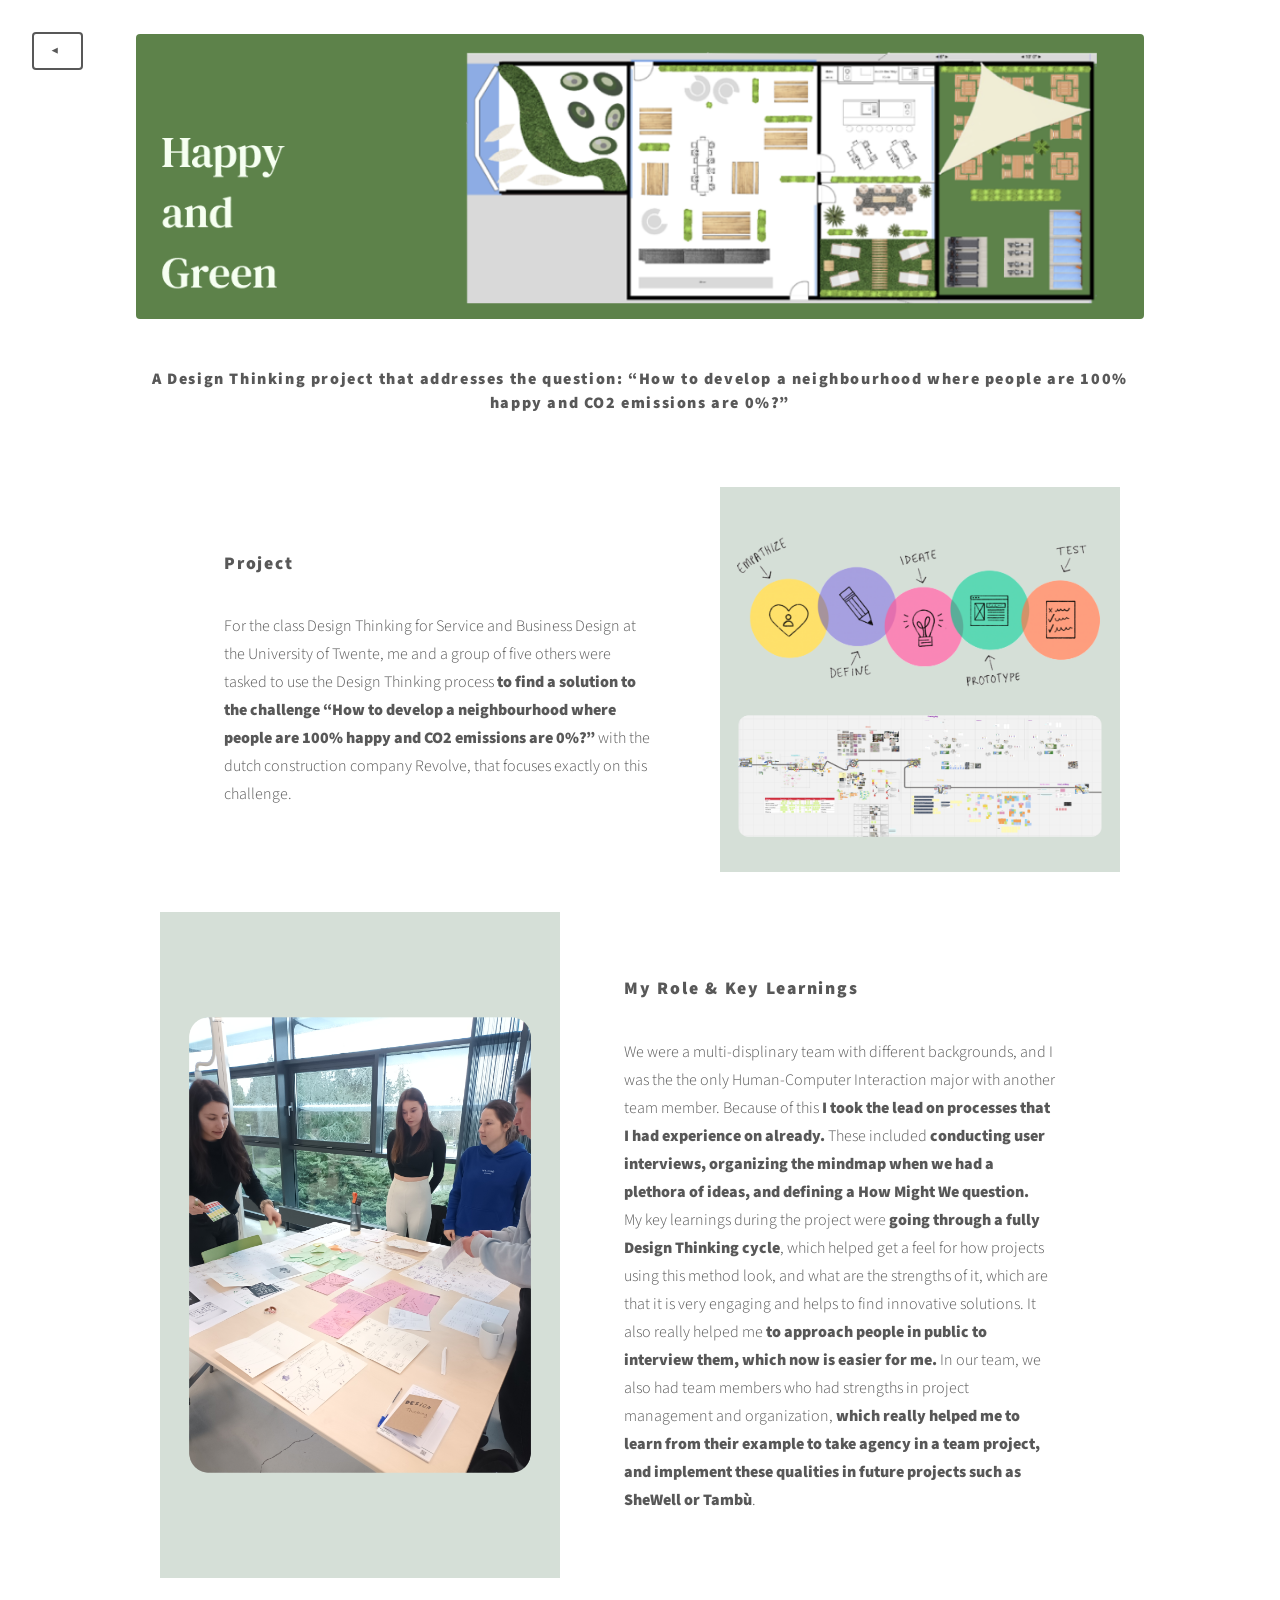
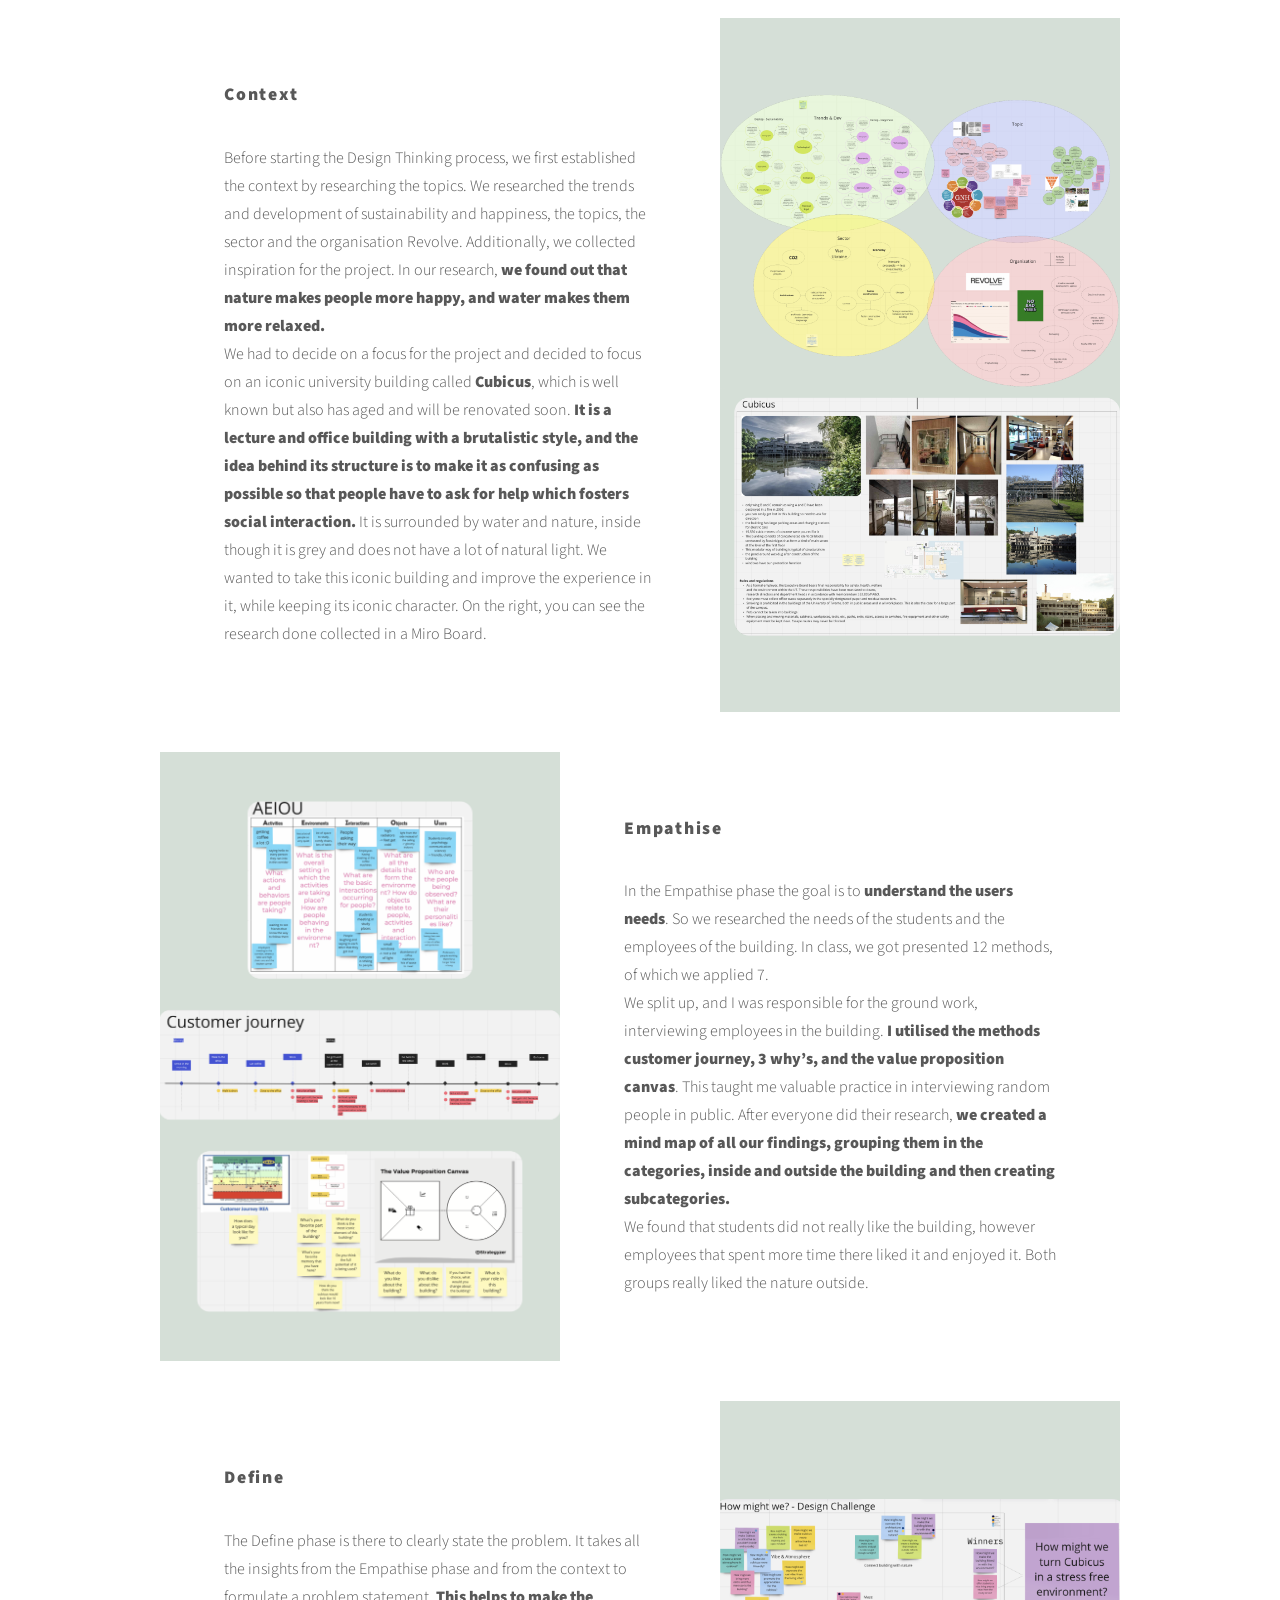
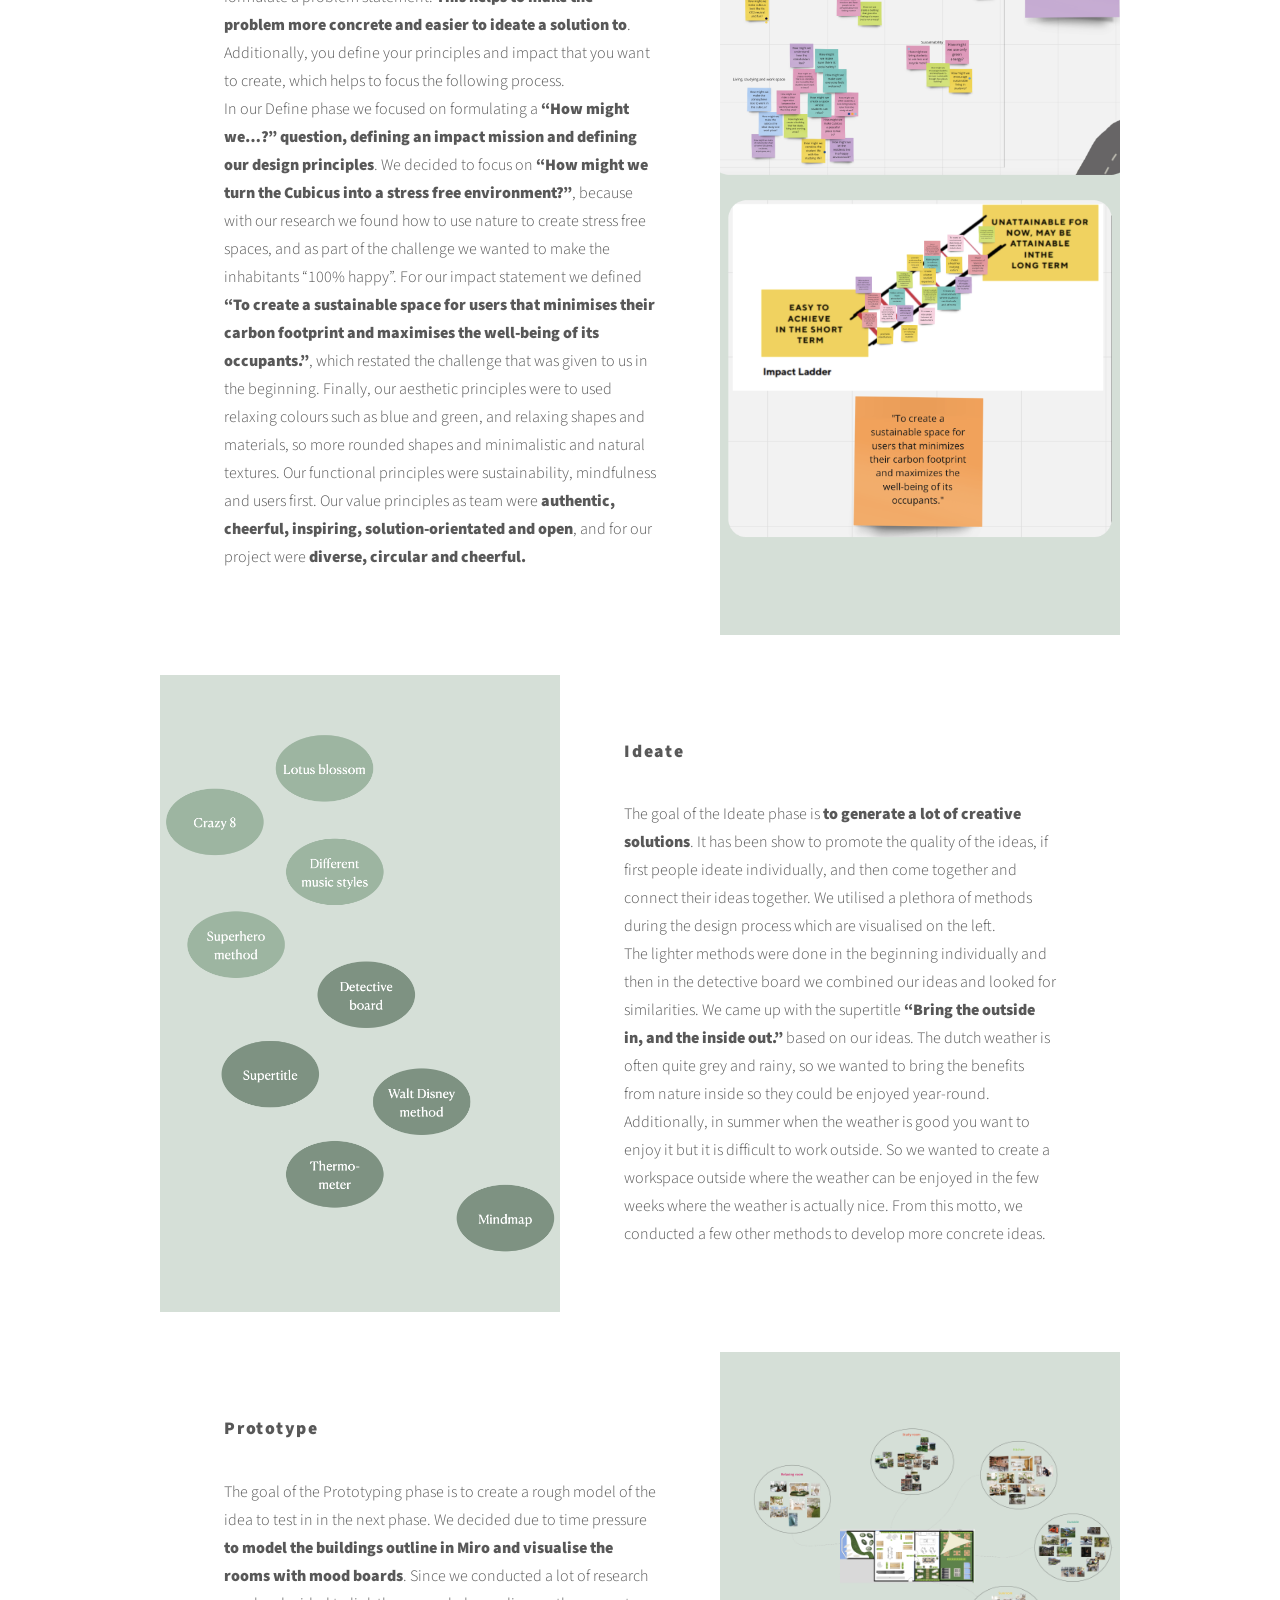
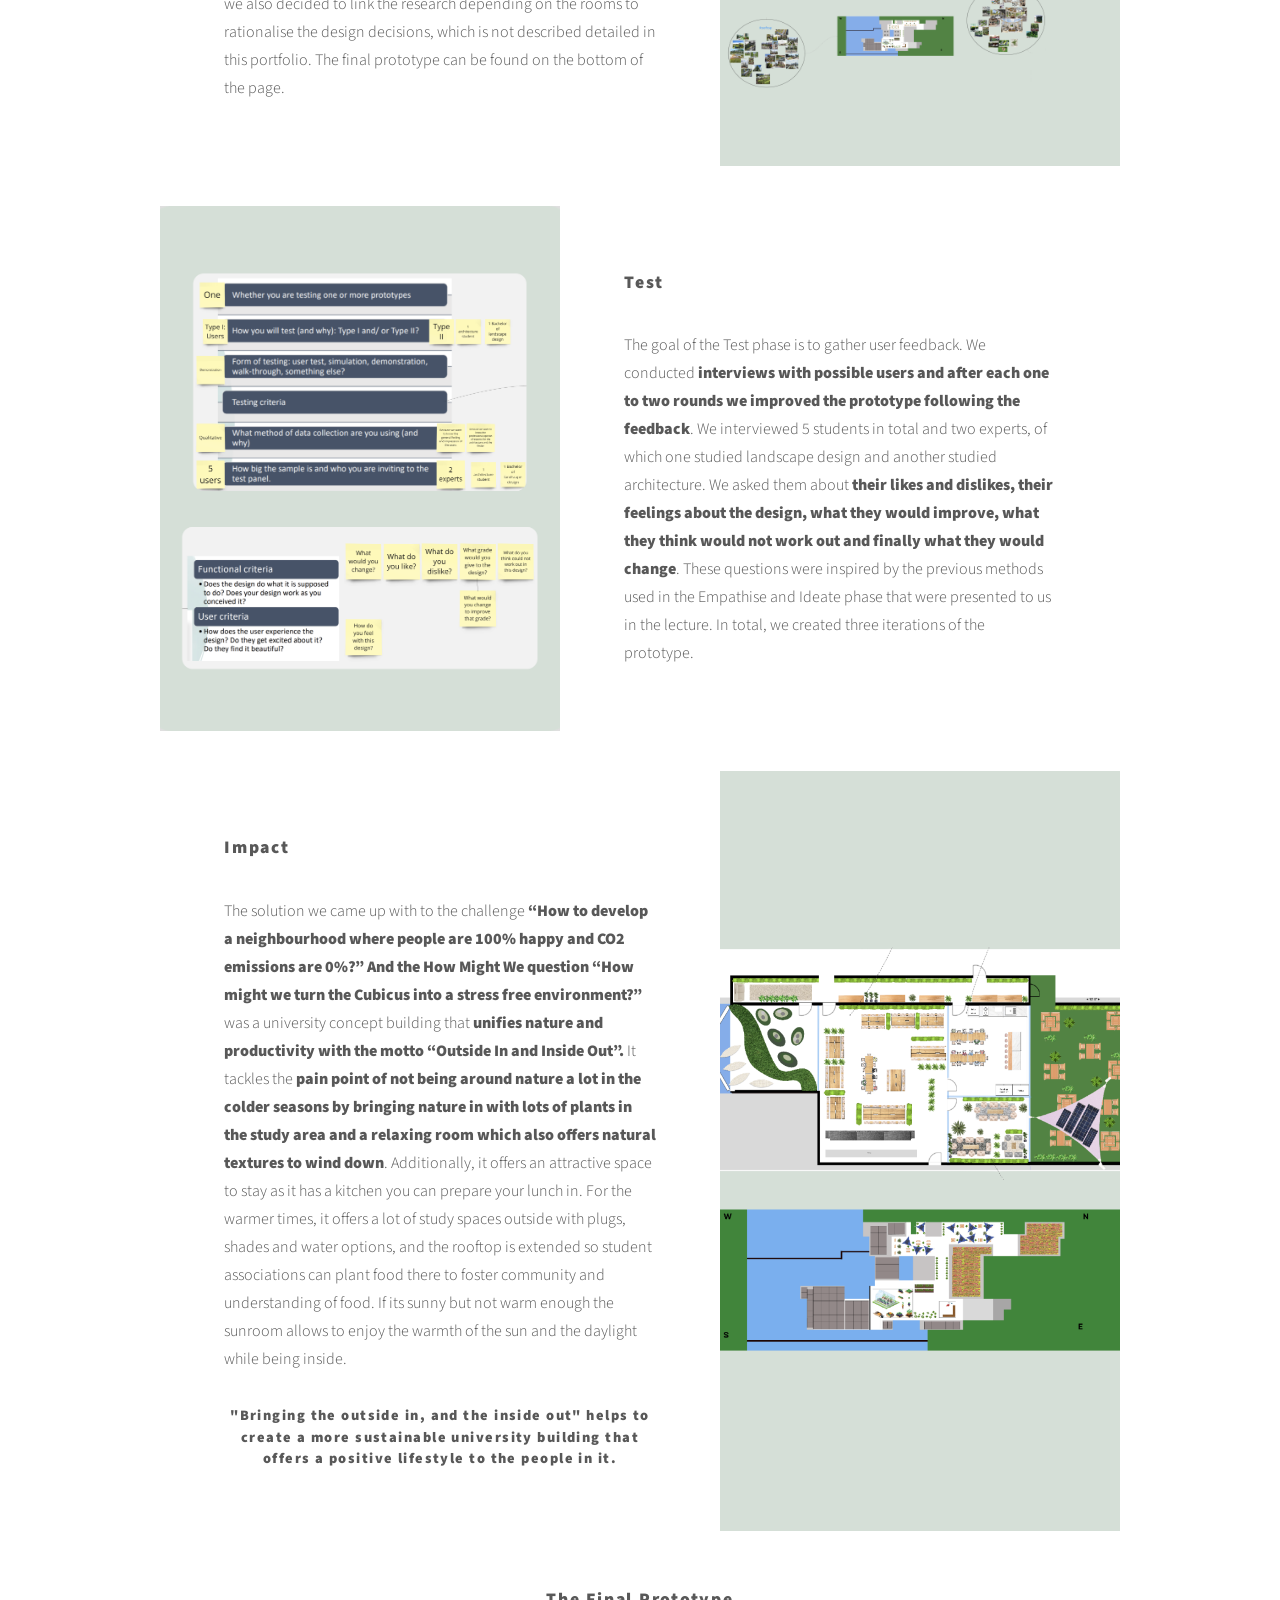
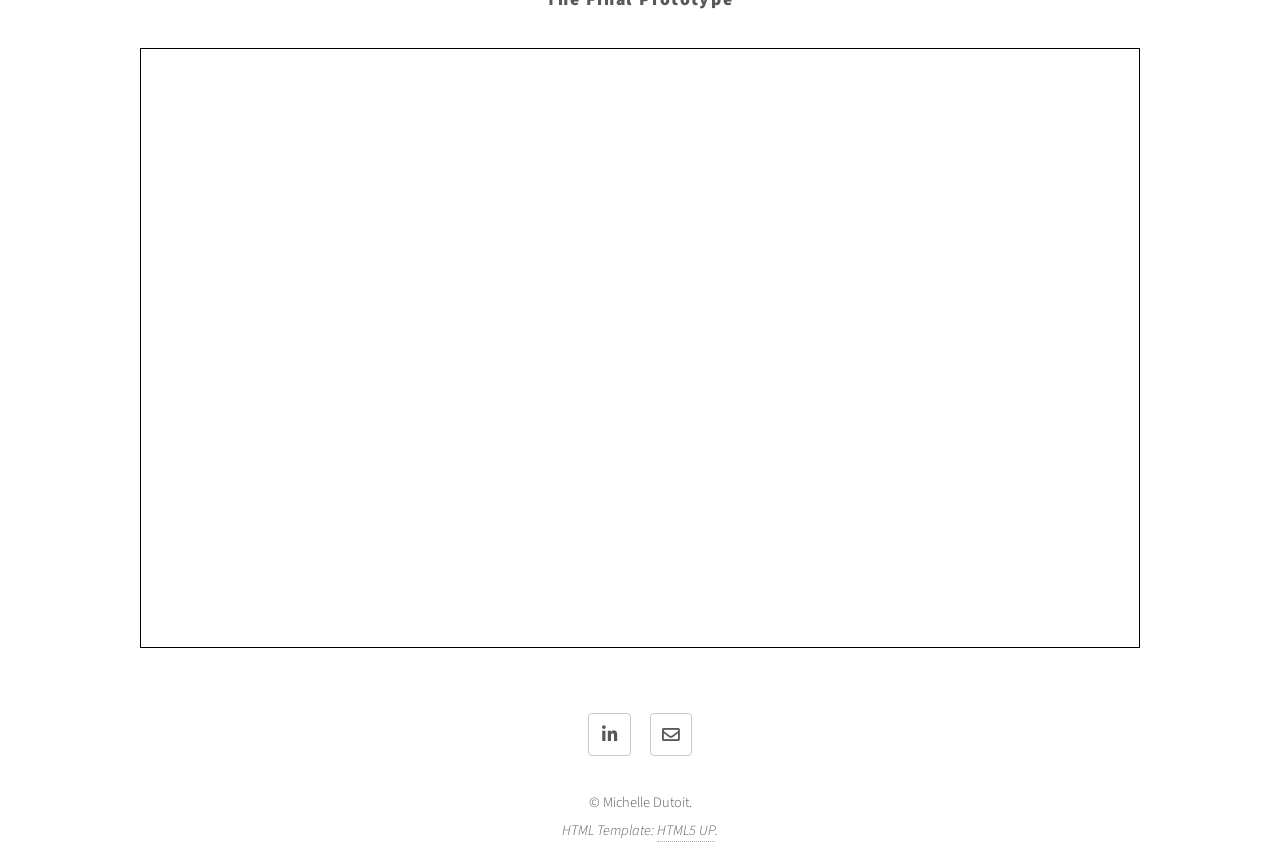
==== commit e16b529a: "Updated Page banners" ====
--- a/happygreen.html
+++ b/happygreen.html
@@ -35,7 +35,7 @@
 				<!-- Main -->
 					<div id="main align-center">
 						<div class="inner align-center">
-							<span class="image main"><img src="images/pagebanner/happyandgreen.png" alt="" /></span>
+							<span class="image main"><img src="images/pagebanner/HappyandGreen.png" alt="" /></span>
 							<h3>A Design Thinking project that addresses the question: “How to develop a neighbourhood where people are 100% happy and CO2 emissions are 0%?”</h3>
 						</div>
 					</div><section class="spotlight style1 orient-left content-align-left image-position-center onscroll-image-fade-in">
